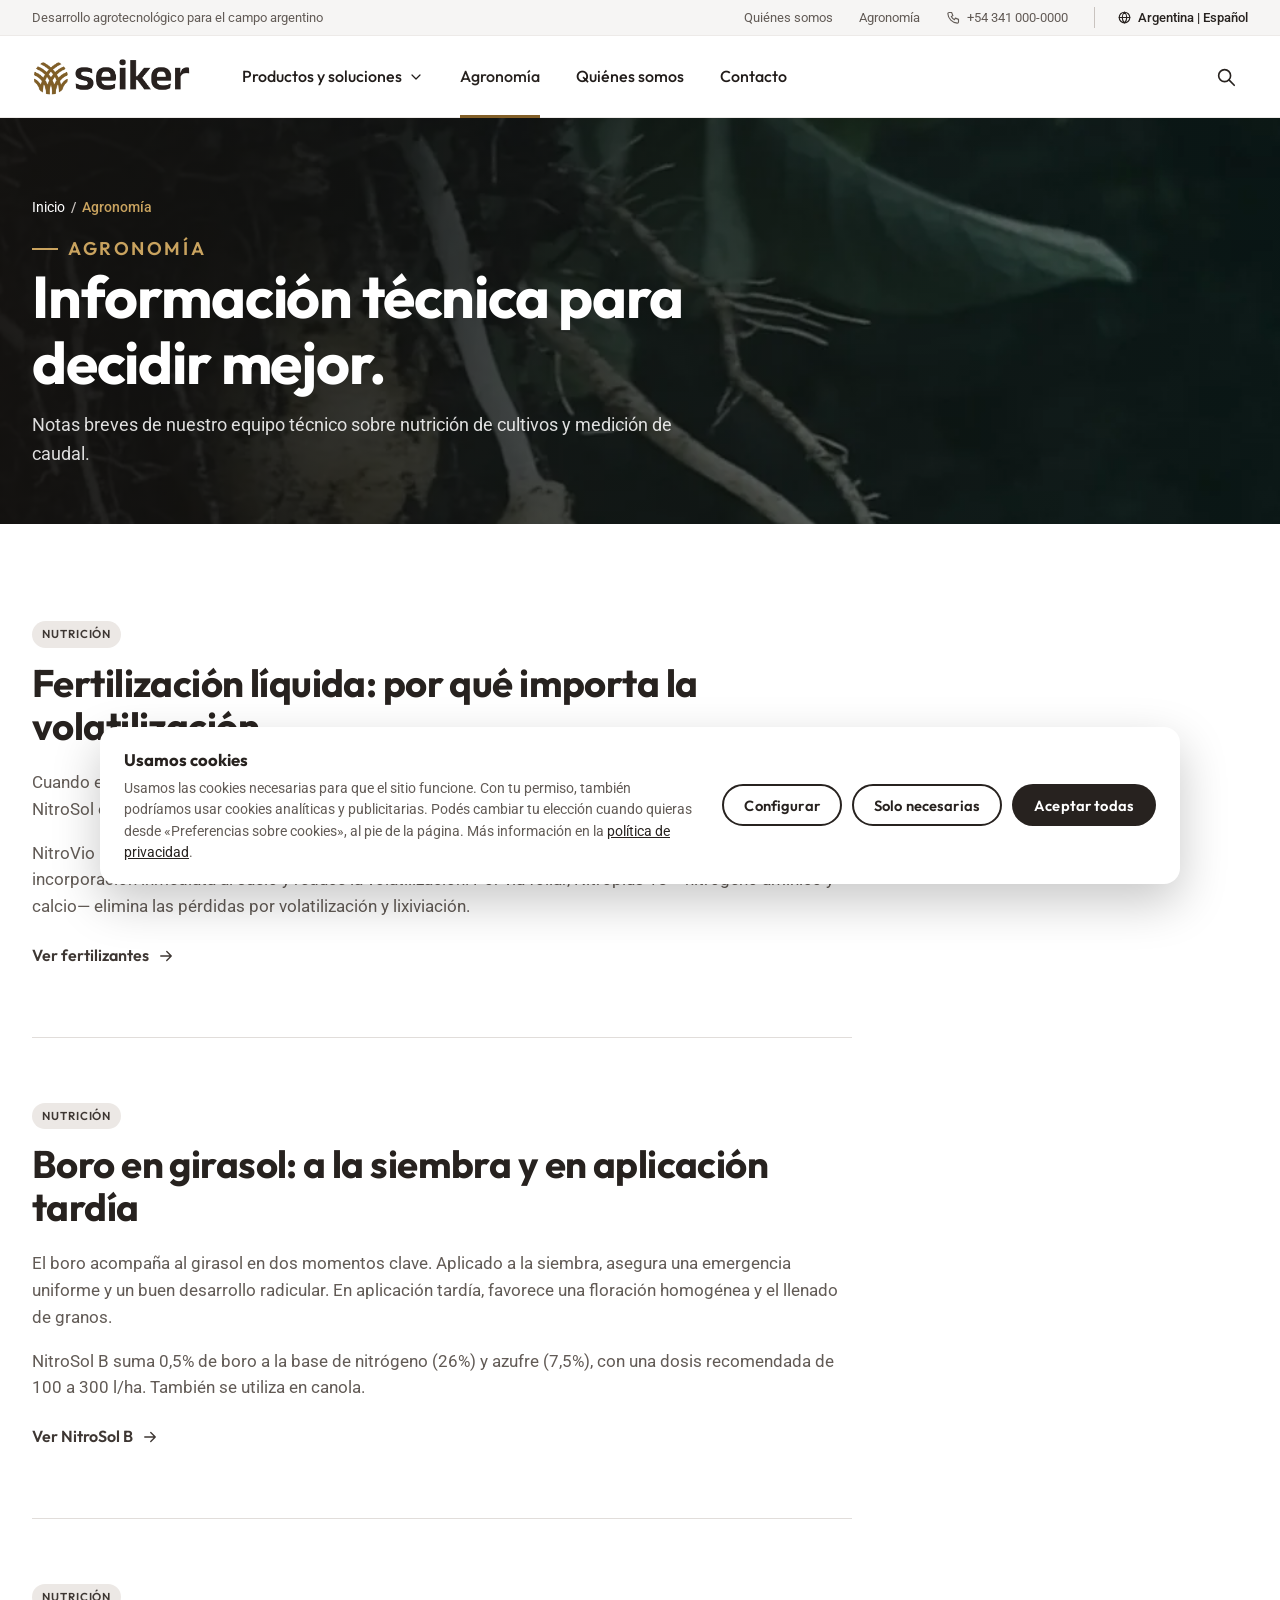
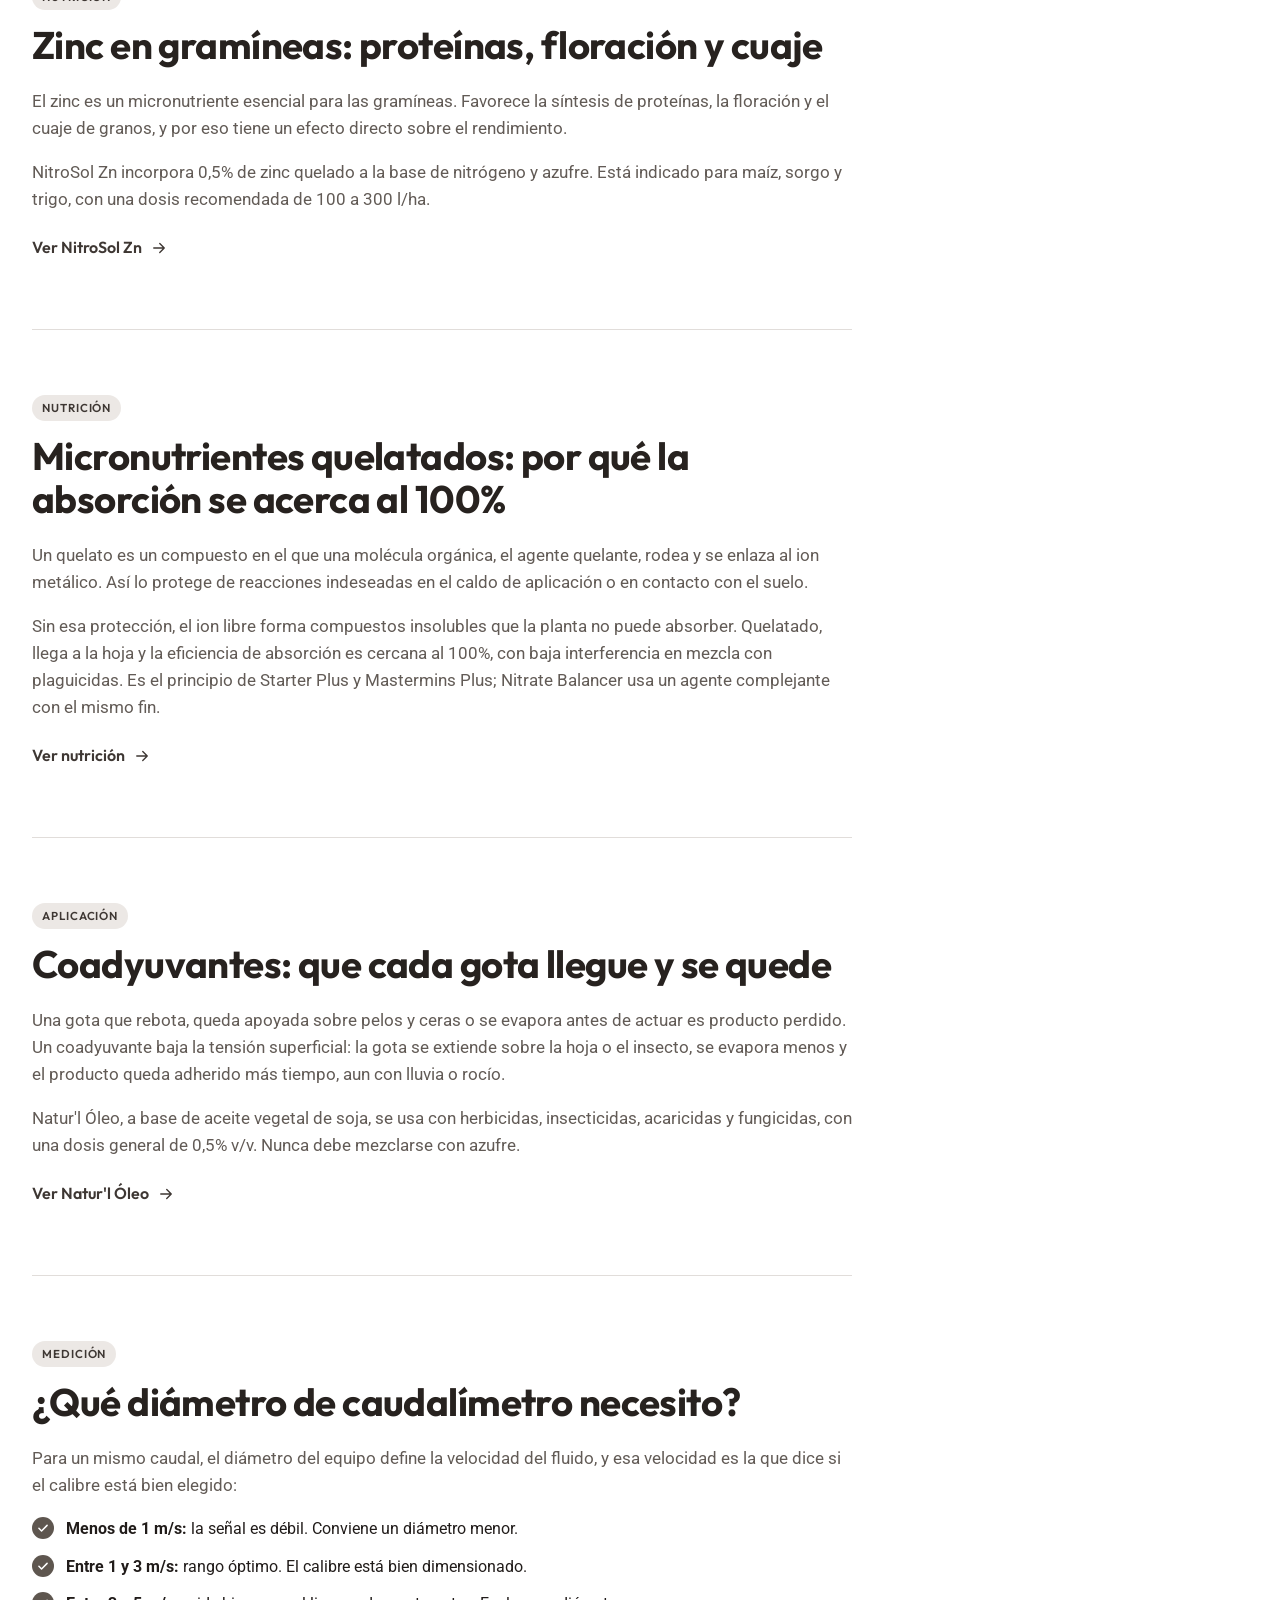
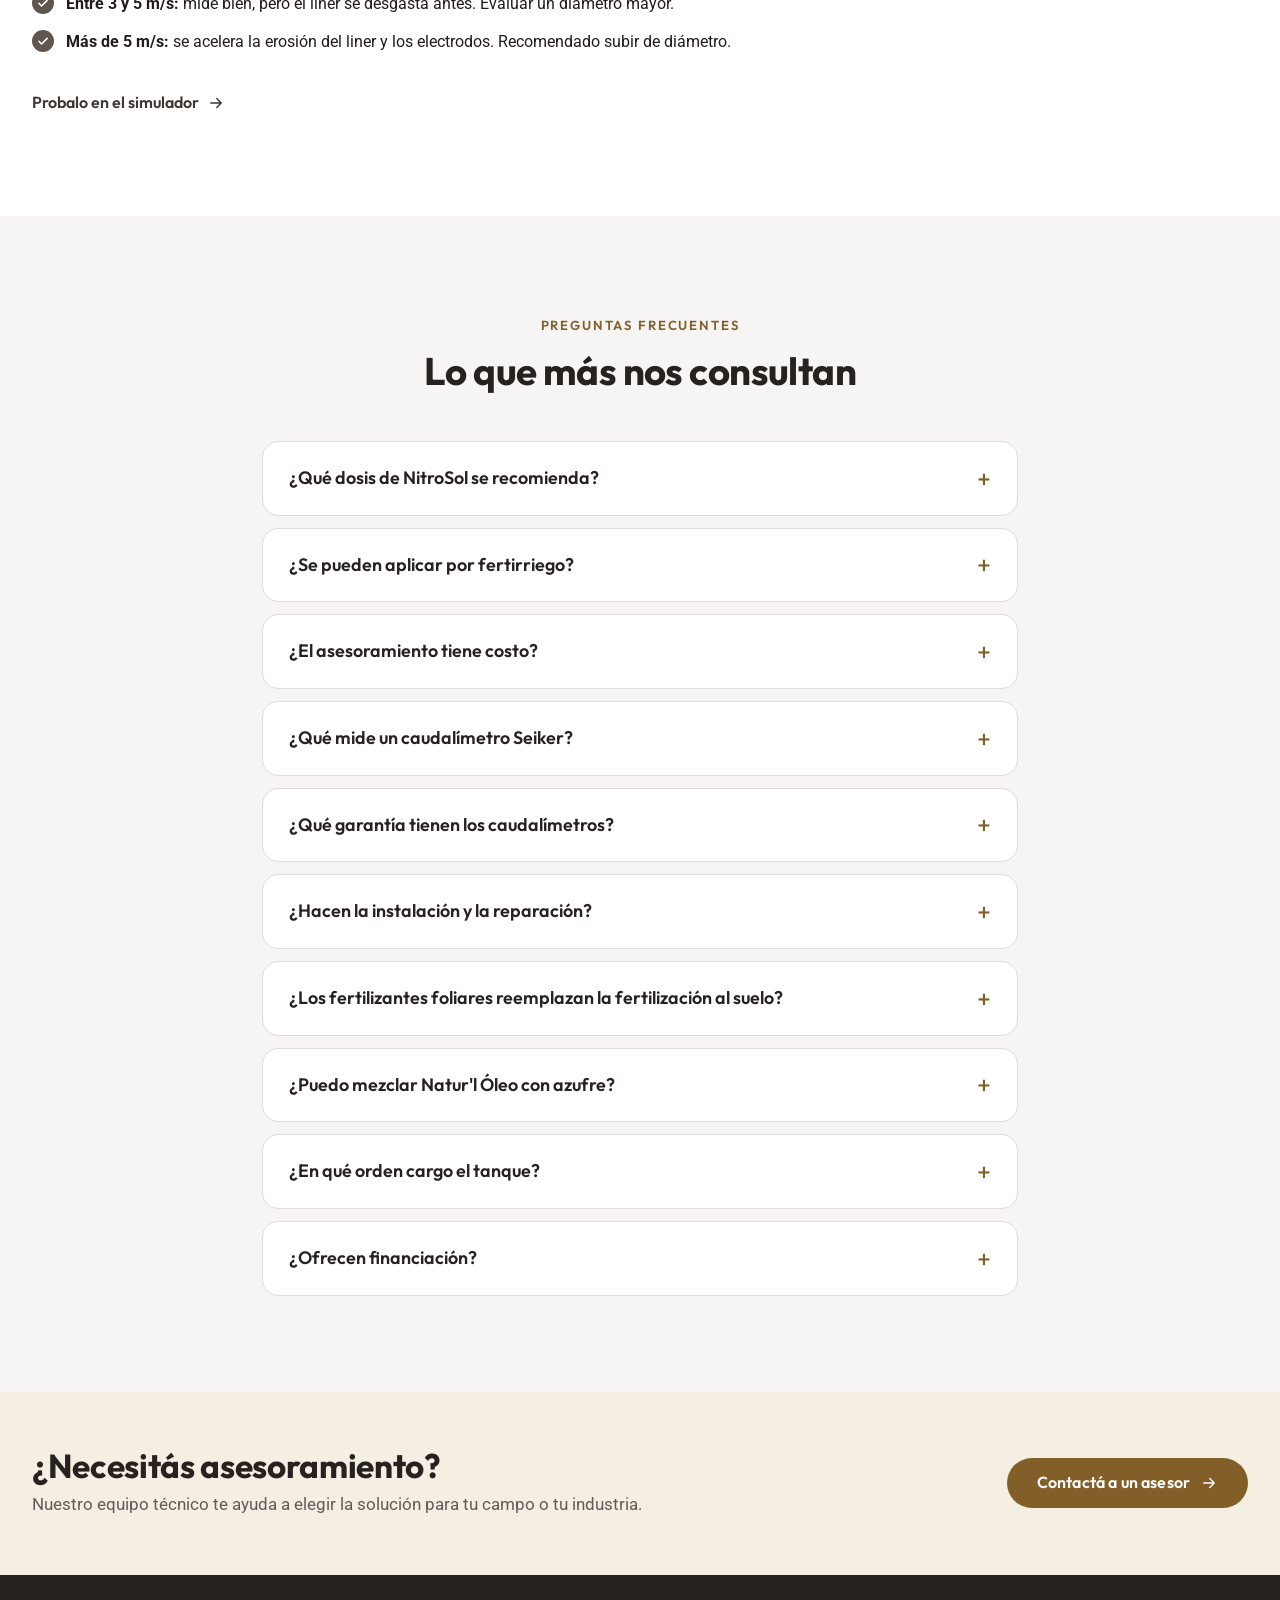
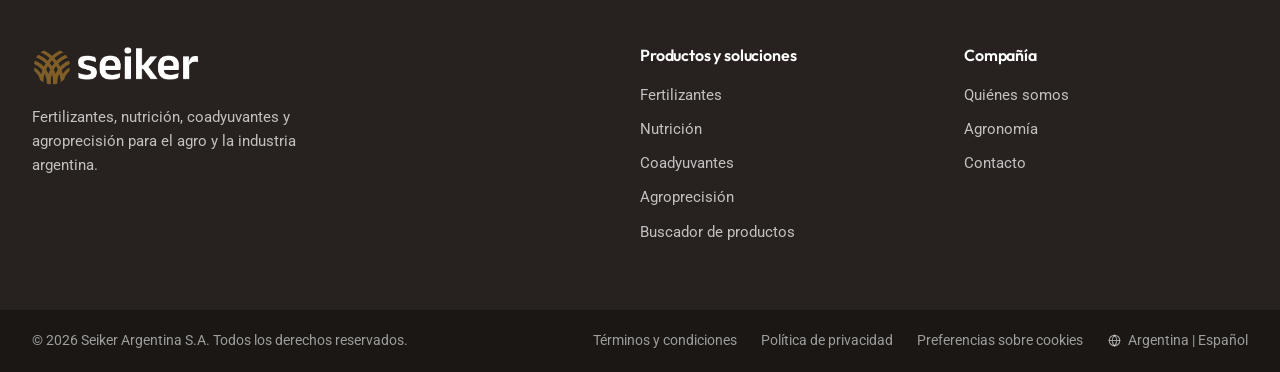
==== nueva-web/agronomia.html @ 3c991a5f "A4: fotos variadas en lugar de repetir la del camino al atardecer Con las fotos que ya estaban (asse" ====
<!DOCTYPE html>
<html lang="es">
<head>
<meta charset="UTF-8" />
<meta name="viewport" content="width=device-width, initial-scale=1.0" />
<title>Agronomía: notas técnicas y preguntas frecuentes | Seiker</title>
<meta name="description" content="Notas técnicas sobre fertilización líquida, micronutrientes quelatados, coadyuvantes, boro en girasol, zinc en gramíneas y cómo elegir el diámetro de un caudalímetro. Preguntas frecuentes." />
<meta name="theme-color" content="#27221f" />
<link rel="icon" type="image/png" href="assets/img/favicon.png" />
<link rel="apple-touch-icon" href="assets/img/apple-touch-icon.png" />
<meta property="og:type" content="website" />
<meta property="og:locale" content="es_AR" />
<meta property="og:site_name" content="Seiker" />
<meta property="og:title" content="Agronomía: notas técnicas y preguntas frecuentes | Seiker" />
<meta property="og:description" content="Notas técnicas sobre fertilización líquida, micronutrientes quelatados, coadyuvantes, boro en girasol, zinc en gramíneas y cómo elegir el diámetro de un caudalímetro. Preguntas frecuentes." />
<meta property="og:image" content="assets/img/campo.webp" />
<link rel="preconnect" href="https://fonts.googleapis.com" />
<link rel="preconnect" href="https://fonts.gstatic.com" crossorigin />
<link href="https://fonts.googleapis.com/css2?family=Outfit:wght@400;500;600;700;800&family=Roboto:wght@400;500;700&family=IBM+Plex+Mono:wght@500;600&display=swap" rel="stylesheet" />
<link rel="stylesheet" href="assets/css/estilos.css?v=20261127a" />
</head>
<body data-page="agronomia">

<header id="site-header">
  <noscript><p style="padding:16px"><a href="index.html">Inicio</a> · <a href="productos.html">Productos</a> · <a href="fertilizantes.html">Fertilizantes</a> · <a href="caudalimetros.html">Agroprecisión</a> · <a href="contacto.html">Contacto</a></p></noscript>
</header>

<main id="contenido">
  <section class="banner">
    <img src="assets/img/lineas/papa.webp" width="982" height="1020" alt="" />
    <div class="wrap">
      <nav class="crumbs" aria-label="Ruta"><ol><li><a href="index.html">Inicio</a></li><li aria-current="page">Agronomía</li></ol></nav>
      <p class="eyebrow">Agronomía</p>
      <h1 class="h1">Información técnica para decidir mejor.</h1>
      <p>Notas breves de nuestro equipo técnico sobre nutrición de cultivos y medición de caudal.</p>
    </div>
  </section>

  <section class="sec">
    <div class="wrap">

      <article class="art rv" id="fertilizacion-liquida">
        <span class="tag">Nutrición</span>
        <h2 class="h2" style="margin-top:14px">Fertilización líquida: por qué importa la volatilización</h2>
        <p>Cuando el nitrógeno se volatiliza, una parte de lo que se aplicó se pierde antes de llegar al cultivo. La línea NitroSol está formulada para minimizar esa pérdida y dejar los nutrientes disponibles de inmediato.</p>
        <p>NitroVio O+ combina nutrientes orgánicos y sales convencionales: su bajo tamaño molecular permite una incorporación inmediata al suelo y reduce la volatilización. Por vía foliar, Nitroplus 18 —nitrógeno amínico y calcio— elimina las pérdidas por volatilización y lixiviación.</p>
        <a class="lnk" href="fertilizantes.html">Ver fertilizantes <i data-ico="flecha"></i></a>
      </article>

      <article class="art rv" id="boro-girasol">
        <span class="tag">Nutrición</span>
        <h2 class="h2" style="margin-top:14px">Boro en girasol: a la siembra y en aplicación tardía</h2>
        <p>El boro acompaña al girasol en dos momentos clave. Aplicado a la siembra, asegura una emergencia uniforme y un buen desarrollo radicular. En aplicación tardía, favorece una floración homogénea y el llenado de granos.</p>
        <p>NitroSol B suma 0,5% de boro a la base de nitrógeno (26%) y azufre (7,5%), con una dosis recomendada de 100 a 300 l/ha. También se utiliza en canola.</p>
        <a class="lnk" href="producto.html?id=nitro-sol-b">Ver NitroSol B <i data-ico="flecha"></i></a>
      </article>

      <article class="art rv" id="zinc">
        <span class="tag">Nutrición</span>
        <h2 class="h2" style="margin-top:14px">Zinc en gramíneas: proteínas, floración y cuaje</h2>
        <p>El zinc es un micronutriente esencial para las gramíneas. Favorece la síntesis de proteínas, la floración y el cuaje de granos, y por eso tiene un efecto directo sobre el rendimiento.</p>
        <p>NitroSol Zn incorpora 0,5% de zinc quelado a la base de nitrógeno y azufre. Está indicado para maíz, sorgo y trigo, con una dosis recomendada de 100 a 300 l/ha.</p>
        <a class="lnk" href="producto.html?id=nitro-sol-zn">Ver NitroSol Zn <i data-ico="flecha"></i></a>
      </article>

      <article class="art rv" id="quelatos">
        <span class="tag">Nutrición</span>
        <h2 class="h2" style="margin-top:14px">Micronutrientes quelatados: por qué la absorción se acerca al 100%</h2>
        <p>Un quelato es un compuesto en el que una molécula orgánica, el agente quelante, rodea y se enlaza al ion metálico. Así lo protege de reacciones indeseadas en el caldo de aplicación o en contacto con el suelo.</p>
        <p>Sin esa protección, el ion libre forma compuestos insolubles que la planta no puede absorber. Quelatado, llega a la hoja y la eficiencia de absorción es cercana al 100%, con baja interferencia en mezcla con plaguicidas. Es el principio de Starter Plus y Mastermins Plus; Nitrate Balancer usa un agente complejante con el mismo fin.</p>
        <a class="lnk" href="linea.html?id=nutricion">Ver nutrición <i data-ico="flecha"></i></a>
      </article>

      <article class="art rv" id="coadyuvantes">
        <span class="tag">Aplicación</span>
        <h2 class="h2" style="margin-top:14px">Coadyuvantes: que cada gota llegue y se quede</h2>
        <p>Una gota que rebota, queda apoyada sobre pelos y ceras o se evapora antes de actuar es producto perdido. Un coadyuvante baja la tensión superficial: la gota se extiende sobre la hoja o el insecto, se evapora menos y el producto queda adherido más tiempo, aun con lluvia o rocío.</p>
        <p>Natur'l Óleo, a base de aceite vegetal de soja, se usa con herbicidas, insecticidas, acaricidas y fungicidas, con una dosis general de 0,5% v/v. Nunca debe mezclarse con azufre.</p>
        <a class="lnk" href="producto.html?id=naturl-oleo">Ver Natur'l Óleo <i data-ico="flecha"></i></a>
      </article>

      <article class="art rv" id="calibre">
        <span class="tag">Medición</span>
        <h2 class="h2" style="margin-top:14px">¿Qué diámetro de caudalímetro necesito?</h2>
        <p>Para un mismo caudal, el diámetro del equipo define la velocidad del fluido, y esa velocidad es la que dice si el calibre está bien elegido:</p>
        <ul class="checks">
          <li><i data-ico="check"></i><span><b>Menos de 1 m/s:</b> la señal es débil. Conviene un diámetro menor.</span></li>
          <li><i data-ico="check"></i><span><b>Entre 1 y 3 m/s:</b> rango óptimo. El calibre está bien dimensionado.</span></li>
          <li><i data-ico="check"></i><span><b>Entre 3 y 5 m/s:</b> mide bien, pero el liner se desgasta antes. Evaluar un diámetro mayor.</span></li>
          <li><i data-ico="check"></i><span><b>Más de 5 m/s:</b> se acelera la erosión del liner y los electrodos. Recomendado subir de diámetro.</span></li>
        </ul>
        <a class="lnk" href="caudalimetros.html#como-funciona">Probalo en el simulador <i data-ico="flecha"></i></a>
      </article>

    </div>
  </section>

  <section class="sec sec--gris" id="preguntas">
    <div class="wrap narrow">
      <div class="sec-h sec-h--c rv">
        <p class="eyebrow">Preguntas frecuentes</p>
        <h2 class="h2">Lo que más nos consultan</h2>
      </div>
      <div class="faq rv">
        <details><summary>¿Qué dosis de NitroSol se recomienda?</summary>
          <div><p>Para NitroSol, NitroSol Zn y NitroSol B la dosis recomendada es de 100 a 300 l/ha según el cultivo. FozSol va de 90 a 180 l/ha en cereales y oleaginosas y de 60 a 120 l/ha en pasturas. Para NitroVio O+ la dosis se define según el cultivo, su estado y el análisis de suelo: consultanos y lo vemos con vos.</p></div></details>
        <details><summary>¿Se pueden aplicar por fertirriego?</summary>
          <div><p>NitroSol es apto para fertirriego y para aplicaciones motrices. Nitroplus 18 es de aplicación foliar. Para el resto de la línea, consultá con nuestro equipo agronómico según tu sistema de aplicación.</p></div></details>
        <details><summary>¿El asesoramiento tiene costo?</summary>
          <div><p>No. Nuestros ingenieros agrónomos y técnicos están disponibles todo el año sin costo adicional.</p></div></details>
        <details><summary>¿Qué mide un caudalímetro Seiker?</summary>
          <div><p>Caudal, conductividad, nivel y presión, con transmisión remota de datos. Incluye data logger con tarjeta SD, comunicación GPRS / RS485 y software de análisis.</p></div></details>
        <details><summary>¿Qué garantía tienen los caudalímetros?</summary>
          <div><p>Todos los caudalímetros Seiker tienen garantía de 5 años y grado de protección IP68.</p></div></details>
        <details><summary>¿Hacen la instalación y la reparación?</summary>
          <div><p>Sí. Vendemos, instalamos, ponemos en marcha y configuramos el equipo en el lugar de trabajo. También hacemos mantenimiento preventivo y correctivo, reparación de módulo electrónico, cambio de sensores y recalibración.</p></div></details>
        <details><summary>¿Los fertilizantes foliares reemplazan la fertilización al suelo?</summary>
          <div><p>No. Starter Plus, Mastermins Plus y Harvest More complementan la fertilización de base al suelo; no la reemplazan.</p></div></details>
        <details><summary>¿Puedo mezclar Natur'l Óleo con azufre?</summary>
          <div><p>No. La mezcla daña gravemente el tejido vegetal y provoca caída de hojas, flores y frutos. Solo pueden usarse en la misma temporada durante la dormancia, con un mes de intervalo entre ambos productos.</p></div></details>
        <details><summary>¿En qué orden cargo el tanque?</summary>
          <div><p>Para Starter Plus y Mastermins Plus: primero agua, después el fertilizante y por último los agroquímicos junto con Natur'l Óleo. Antes de mezclar productos, hacé siempre una prueba de compatibilidad a pequeña escala.</p></div></details>
        <details><summary>¿Ofrecen financiación?</summary>
          <div><p>Sí, con planes en pesos y dólares ajustados a los ciclos de producción agrícola.</p></div></details>
      </div>
    </div>
  </section>
</main>

<footer id="site-footer"></footer>

<!-- Scripts clásicos con defer, en orden de dependencia. Sin módulos ES:
     así el sitio funciona abriendo el archivo directo o desde cualquier hosting. -->
<script defer src="assets/js/config.js?v=20261127a"></script>
<script defer src="assets/js/catalogo.js?v=20261127a"></script>
<script defer src="assets/js/ilustraciones.js?v=20261127a"></script>
<script defer src="assets/js/sitio.js?v=20261127a"></script>
</body>
</html>
---- nueva-web/assets/css/estilos.css ----
:root {
  /* Paleta 13 · Antracita Cálido. Para cambiar de paleta alcanza con
     tocar este bloque: el resto del sitio usa solo estas variables. */
  --prim: #27221f;          /* color principal (títulos, botones, bandas) */
  --prim-2: #3e3733;        /* principal un tono más claro (hover, degradés) */
  --prim-3: #3e3733;
  --prim-claro: #ece8e5;    /* fondo claro asociado al principal */
  --acento: #5e564f;
  --prim-rgb: 39, 34, 31;   /* el principal en r, g, b para transparencias */
  --velo-rgb: 20, 17, 15;   /* velo oscuro sobre fotos */
  --degrade-claro: #3e3733;
  --degrade-oscuro: #141110;
  --pie-oscuro: #1a1714;
  --dorado: #825f28;
  --dorado-2: #a8823f;
  --dorado-3: #c9a35f;
  --dorado-claro: #f5eee2;

  /* Colores de las marcas de producto (NitroSol, FozSol, NitroVio O+, FozVio O+) */
  --mk-nitro: #022260;      /* azul del logo de NitroSol */
  --mk-foz: #8b1a1a;        /* rojo oscuro */
  --mk-sol: #b4840a;        /* amarillo del logo de NitroSol */
  --mk-vio: #625a2b;        /* marrón verdoso: línea orgánica */

  --blanco: #ffffff;
  --gris-50: #f6f5f4;
  --gris-100: #edeae8;
  --gris-200: #e1ddda;
  --gris-300: #c9c3bf;
  --gris-500: #837c77;
  --gris-600: #625b56;
  --texto: #211c1a;
  --error: #b3261e;

  --f-tit: "Outfit", "Segoe UI", system-ui, sans-serif;
  --f-txt: "Roboto", "Segoe UI", system-ui, sans-serif;
  --f-mono: "IBM Plex Mono", ui-monospace, monospace;

  --r: 10px;
  --r-lg: 16px;
  --sombra: 0 1px 2px rgba(var(--prim-rgb), .06), 0 6px 20px rgba(var(--prim-rgb), .07);
  --sombra-lg: 0 18px 48px rgba(var(--prim-rgb), .16);

  --util-h: 36px;
  --hdr-h: 82px;
  --gutter: 32px;
  --max: 1280px;
  --ease: cubic-bezier(.22, .61, .36, 1);
}

/* ---------- Base ---------- */
*, *::before, *::after { box-sizing: border-box; }
html { -webkit-text-size-adjust: 100%; scroll-behavior: auto; }
html.no-scroll { overflow: hidden; }
body {
  margin: 0;
  font-family: var(--f-txt);
  font-size: 16px;
  line-height: 1.6;
  color: var(--texto);
  background: var(--blanco);
  -webkit-font-smoothing: antialiased;
  overflow-x: hidden;
}
img, svg { display: block; max-width: 100%; }
a { color: inherit; text-decoration: none; }
button { font: inherit; color: inherit; cursor: pointer; background: none; border: 0; padding: 0; }
input, select, textarea { font: inherit; color: inherit; }
h1, h2, h3, h4 { font-family: var(--f-tit); margin: 0; line-height: 1.12; letter-spacing: -.01em; color: var(--prim); }
p { margin: 0 0 1em; }
ul, ol { margin: 0; padding: 0; list-style: none; }
:focus-visible { outline: 3px solid var(--dorado-3); outline-offset: 2px; border-radius: 4px; }
[hidden] { display: none !important; }

.wrap { width: 100%; max-width: var(--max); margin: 0 auto; padding: 0 var(--gutter); }
.narrow { max-width: 820px; }
.txt-c { text-align: center; }
.sr-only { position: absolute; width: 1px; height: 1px; overflow: hidden; clip: rect(0 0 0 0); white-space: nowrap; }

.skip {
  position: fixed; left: 16px; top: -60px; z-index: 300;
  background: var(--prim); color: #fff; padding: 10px 16px; border-radius: var(--r);
  transition: top .2s;
}
.skip:focus { top: 12px; }

/* ---------- Tipografía ---------- */
.h1 { font-size: clamp(2.3rem, 4.6vw, 3.9rem); font-weight: 700; letter-spacing: -.02em; }
.h2 { font-size: clamp(1.85rem, 3vw, 2.7rem); font-weight: 700; letter-spacing: -.015em; margin-bottom: .55em; }
.h3 { font-size: clamp(1.3rem, 2vw, 1.6rem); font-weight: 600; }
.h4 { font-size: 1.05rem; font-weight: 600; margin: 0 0 12px; }
.lead { font-size: clamp(1.05rem, 1.4vw, 1.2rem); line-height: 1.6; color: var(--gris-600); }
.eyebrow {
  display: inline-flex; align-items: center; gap: 10px;
  font-family: var(--f-tit); font-size: .82rem; font-weight: 600;
  letter-spacing: .14em; text-transform: uppercase; color: var(--dorado);
  margin: 0 0 14px;
}
.eyebrow::before { content: ""; width: 26px; height: 2px; background: currentColor; }
.tag {
  display: inline-block; font-family: var(--f-tit); font-size: .72rem; font-weight: 600;
  letter-spacing: .08em; text-transform: uppercase;
  color: var(--prim-3); background: var(--prim-claro);
  padding: 4px 10px; border-radius: 40px;
}

/* ---------- Íconos ---------- */
.ico { width: 20px; height: 20px; fill: none; stroke: currentColor; stroke-width: 1.8; stroke-linecap: round; stroke-linejoin: round; flex: none; }

/* ---------- Botones y enlaces ---------- */
.btn {
  display: inline-flex; align-items: center; justify-content: center; gap: 10px;
  min-height: 50px; padding: 0 28px;
  font-family: var(--f-tit); font-size: 1rem; font-weight: 600; letter-spacing: .01em;
  border-radius: 40px; border: 2px solid transparent;
  transition: background .25s var(--ease), color .25s var(--ease), border-color .25s var(--ease), transform .25s var(--ease);
  white-space: nowrap;
}
.btn .ico { width: 18px; height: 18px; transition: transform .25s var(--ease); }
.btn:hover .ico { transform: translateX(4px); }
.btn--sm { min-height: 42px; padding: 0 20px; font-size: .92rem; }
.btn--pri { background: var(--prim); color: #fff; }
.btn--pri:hover { background: var(--prim-3); }
.btn--gold { background: var(--dorado); color: #fff; }
.btn--gold:hover { background: var(--dorado-2); }
.btn--line { border-color: var(--prim); color: var(--prim); }
.btn--line:hover { background: var(--prim); color: #fff; }
.btn--light { background: #fff; color: var(--prim); }
.btn--light:hover { background: var(--dorado-claro); }
.btn--ghost-light { border-color: rgba(255, 255, 255, .7); color: #fff; }
.btn--ghost-light:hover { background: #fff; color: var(--prim); border-color: #fff; }
.btns { display: flex; flex-wrap: wrap; gap: 14px; }

.lnk {
  display: inline-flex; align-items: center; gap: 8px;
  font-family: var(--f-tit); font-weight: 600; color: var(--prim-3);
  border-bottom: 2px solid transparent; padding-bottom: 2px;
  transition: border-color .2s, color .2s;
}
.lnk .ico { width: 18px; height: 18px; transition: transform .25s var(--ease); }
.lnk:hover { border-color: currentColor; }
.lnk:hover .ico, a:hover > .lnk .ico, a:hover .lnk .ico { transform: translateX(4px); }
.lnk--light { color: #fff; }

.ib {
  display: inline-grid; place-items: center; width: 44px; height: 44px; border-radius: 50%;
  color: var(--prim); transition: background .2s;
}
.ib:hover { background: var(--gris-100); }
.ib .ico { width: 22px; height: 22px; }
.ib--round { border: 1.5px solid var(--gris-300); background: #fff; }
.ib--round:hover { border-color: var(--prim); background: var(--prim); color: #fff; }
.ib:disabled { opacity: .35; pointer-events: none; }

/* ============================================================
   ENCABEZADO
   La barra superior se va con el scroll (top negativo) y el
   menú principal queda fijo: sin saltos ni JS de por medio.
   ============================================================ */
#site-header {
  position: sticky; top: calc(var(--util-h) * -1); z-index: 100;
  min-height: calc(var(--util-h) + var(--hdr-h));
  background: #fff;
}
.util { height: var(--util-h); background: var(--gris-50); border-bottom: 1px solid var(--gris-100); font-size: .82rem; color: var(--gris-600); }
.util-in { height: 100%; display: flex; align-items: center; justify-content: space-between; gap: 24px; }
.util-r { display: flex; align-items: center; gap: 26px; }
.util-r a, .util-pais { display: inline-flex; align-items: center; gap: 6px; transition: color .2s; }
.util-r a:hover { color: var(--prim); }
.util .ico { width: 15px; height: 15px; }
.util-pais { padding-left: 22px; border-left: 1px solid var(--gris-300); color: var(--prim); font-weight: 500; }

.hdr { position: relative; height: var(--hdr-h); background: #fff; border-bottom: 1px solid var(--gris-100); transition: box-shadow .3s; }
#site-header.is-scrolled .hdr { box-shadow: 0 6px 24px rgba(var(--prim-rgb), .08); }
.hdr-in { height: 100%; display: flex; align-items: center; gap: 36px; }
.logo { flex: none; }
.logo img { height: 36px; width: auto; }

.menu { flex: 1; height: 100%; }
.menu > ul { display: flex; height: 100%; gap: 4px; }
.m-item { display: flex; align-items: stretch; }
.m-link {
  position: relative; display: inline-flex; align-items: center; gap: 6px;
  padding: 0 16px; font-family: var(--f-tit); font-size: 1rem; font-weight: 500; color: var(--texto);
  white-space: nowrap; transition: color .2s;
}
.m-link::after {
  content: ""; position: absolute; left: 16px; right: 16px; bottom: -1px; height: 3px;
  background: var(--dorado); transform: scaleX(0); transform-origin: left; transition: transform .3s var(--ease);
}
.m-link:hover, .m-item.on > .m-link, .m-item.open > .m-link { color: var(--prim); }
.m-item.on > .m-link::after, .m-item.open > .m-link::after, .m-link:hover::after { transform: scaleX(1); }
.chev { width: 16px; height: 16px; transition: transform .25s; }
.m-item.open .chev { transform: rotate(180deg); }

.hdr-tools { display: flex; align-items: center; gap: 8px; margin-left: auto; }
.burger { display: none; }

/* Megamenú */
.mega {
  position: absolute; left: 0; right: 0; top: 100%;
  background: #fff; border-top: 1px solid var(--gris-100);
  box-shadow: 0 24px 48px rgba(var(--prim-rgb), .14);
  opacity: 0; visibility: hidden; transform: translateY(-8px);
  transition: opacity .22s var(--ease), transform .22s var(--ease), visibility 0s .22s;
}
.m-item.open .mega { opacity: 1; visibility: visible; transform: none; transition-delay: 0s; }
.mega-in { display: grid; grid-template-columns: 1fr 280px; gap: 44px; padding-top: 36px; padding-bottom: 40px; }
.mega-main { display: flex; flex-direction: column; gap: 28px; min-width: 0; }
.mega-cols { display: grid; grid-template-columns: repeat(auto-fit, minmax(170px, 1fr)); gap: 28px; }
.mega-serv { display: flex; flex-wrap: wrap; align-items: center; gap: 10px 26px; padding-top: 18px; border-top: 1px solid var(--gris-100); font-size: .92rem; }
.mega-serv span { font-family: var(--f-tit); font-size: .75rem; font-weight: 600; letter-spacing: .14em; text-transform: uppercase; color: var(--dorado); }
.mega-serv a { color: var(--prim-3); font-weight: 500; }
.mega-serv a:hover { text-decoration: underline; text-underline-offset: 3px; }
.mega-h {
  display: flex; align-items: center; gap: 8px; margin-bottom: 10px; padding-bottom: 12px; min-height: 3.4em;
  border-bottom: 2px solid var(--gris-100);
  font-family: var(--f-tit); font-size: 1.08rem; font-weight: 700; color: var(--prim);
}
a.mega-h:hover { color: var(--prim-3); border-color: var(--dorado); }
.mega-h .ico { width: 18px; height: 18px; color: var(--dorado); transition: transform .2s; }
a.mega-h:hover .ico { transform: translateX(4px); }
.mega-col li a { display: block; padding: 6px 0; line-height: 1.3; }
.mega-col li b { display: block; font-weight: 500; color: var(--texto); transition: color .2s; }
.mega-col li a > span { font-size: .85rem; color: var(--gris-500); }
.mega-col li a:hover b { color: var(--prim-3); text-decoration: underline; text-underline-offset: 3px; }
.mega-promo { position: relative; display: block; border-radius: var(--r-lg); overflow: hidden; min-height: 260px; color: #fff; }
.mega-promo img { position: absolute; inset: 0; width: 100%; height: 100%; object-fit: cover; transition: transform .6s var(--ease); }
.mega-promo:hover img { transform: scale(1.05); }
.mega-promo::after { content: ""; position: absolute; inset: 0; background: linear-gradient(180deg, rgba(var(--prim-rgb), .1) 20%, rgba(var(--prim-rgb), .92)); }
.mega-promo-t { position: absolute; left: 22px; right: 22px; bottom: 22px; z-index: 1; font-family: var(--f-tit); font-size: 1.25rem; font-weight: 600; line-height: 1.25; }
.mega-promo-t small { display: block; font-size: .75rem; letter-spacing: .14em; text-transform: uppercase; color: var(--dorado-3); margin-bottom: 6px; }
.mega-promo-t .lnk { margin-top: 14px; font-size: .95rem; }

/* ============================================================
   SUPERPUESTOS: menú móvil y búsqueda
   ============================================================ */
.ov {
  position: fixed; inset: 0; z-index: 200;
  background: rgba(var(--velo-rgb), .55); backdrop-filter: blur(3px);
  opacity: 0; visibility: hidden; transition: opacity .3s, visibility 0s .3s;
}
.ov.open { opacity: 1; visibility: visible; transition-delay: 0s; }

.mn {
  position: absolute; top: 0; right: 0; bottom: 0; width: min(420px, 100%);
  background: #fff; overflow-y: auto; padding: 0 24px 32px;
  transform: translateX(100%); transition: transform .35s var(--ease);
}
.ov.open .mn { transform: none; }
.mn-top { display: flex; align-items: center; justify-content: space-between; height: 72px; border-bottom: 1px solid var(--gris-100); margin: 0 -24px 20px; padding: 0 16px 0 24px; }
.mn-top img { height: 30px; width: auto; }
.mn-cta { width: 100%; margin-bottom: 24px; }
.mn-cta .ico { width: 18px; height: 18px; }
.mn-h { font-family: var(--f-tit); font-size: .75rem; font-weight: 600; letter-spacing: .14em; text-transform: uppercase; color: var(--dorado); margin: 0 0 4px; }
.mn-row {
  display: flex; align-items: center; justify-content: space-between; width: 100%;
  padding: 16px 0; border-bottom: 1px solid var(--gris-100);
  font-family: var(--f-tit); font-size: 1.15rem; font-weight: 600; color: var(--prim); text-align: left;
}
.mn-row[aria-expanded="true"] .chev { transform: rotate(180deg); }
.mn-sub { display: none; padding: 8px 0 14px 14px; border-bottom: 1px solid var(--gris-100); }
.mn-sub.open { display: block; }
.mn-sub a { display: block; padding: 9px 0; color: var(--gris-600); }
.mn-sub a.mn-all { color: var(--prim-3); font-weight: 600; }
.mn-foot { margin-top: 28px; font-size: .92rem; color: var(--gris-600); }
.mn-foot p { display: flex; align-items: center; gap: 10px; margin-bottom: 10px; }
.mn-foot .ico { width: 18px; height: 18px; color: var(--dorado); }

.sch { background: #fff; padding: 28px 0 32px; transform: translateY(-24px); transition: transform .3s var(--ease); box-shadow: var(--sombra-lg); max-height: 100vh; overflow-y: auto; }
.ov.open .sch { transform: none; }
.sch-bar { display: flex; align-items: center; gap: 14px; border-bottom: 2px solid var(--prim); padding-bottom: 10px; }
.sch-bar > .ico { width: 26px; height: 26px; color: var(--prim); }
.sch-bar input { flex: 1; min-width: 0; border: 0; outline: 0; background: none; font-family: var(--f-tit); font-size: clamp(1.15rem, 2.2vw, 1.6rem); padding: 8px 0; }
.sch-bar input::-webkit-search-cancel-button { display: none; }
.sch-res { padding-top: 18px; }
.sch-hint { font-size: .8rem; letter-spacing: .1em; text-transform: uppercase; color: var(--gris-500); margin-bottom: 12px; }
.sch-empty { color: var(--gris-600); }
.sch-empty a { color: var(--prim-3); text-decoration: underline; }
.sch-it { display: grid; grid-template-columns: 96px 1fr; gap: 4px 18px; padding: 14px 12px; border-radius: var(--r); transition: background .15s; }
.sch-it .tag { grid-row: span 2; align-self: start; text-align: center; }
.sch-it b { font-family: var(--f-tit); font-weight: 600; color: var(--prim); }
.sch-it i { font-style: normal; font-size: .9rem; color: var(--gris-600); }
.sch-it mark { background: var(--dorado-claro); color: var(--dorado); padding: 0 2px; border-radius: 2px; }
.sch-it:hover, .sch-it.sel { background: var(--gris-50); }
.sch-chips, .chips { display: flex; flex-wrap: wrap; gap: 10px; }
.chip {
  display: inline-flex; align-items: center; gap: 8px; padding: 8px 16px; border-radius: 40px;
  border: 1.5px solid var(--gris-200); background: #fff; font-size: .92rem; font-weight: 500; color: var(--prim);
  transition: border-color .2s, background .2s;
}
a.chip:hover, button.chip:hover { border-color: var(--prim); background: var(--prim-claro); }
.chip .ico { width: 16px; height: 16px; color: var(--acento); }
.chip--x { background: var(--prim-claro); border-color: transparent; padding-right: 12px; }
.chip--x .ico { color: var(--prim); }
.chip-clear { font-size: .9rem; font-weight: 500; color: var(--prim-3); text-decoration: underline; text-underline-offset: 3px; }

/* ============================================================
   HERO (inicio) — carrusel a pantalla completa
   ============================================================ */
.hero { position: relative; height: clamp(540px, 80vh, 740px); overflow: hidden; background: var(--prim); color: #fff; --dur: 7s; }
.hs { position: absolute; inset: 0; opacity: 0; visibility: hidden; transition: opacity .9s var(--ease), visibility 0s .9s; }
.hs.on { opacity: 1; visibility: visible; transition-delay: 0s; z-index: 1; }
.hs-bg { position: absolute; inset: 0; width: 100%; height: 100%; object-fit: cover; transform: scale(1.06); transition: transform 8s linear; }
.hs.on .hs-bg { transform: scale(1); }
.hs::before { content: ""; position: absolute; inset: 0; z-index: 1; background: linear-gradient(90deg, rgba(var(--velo-rgb), .9) 0%, rgba(var(--velo-rgb), .62) 42%, rgba(var(--velo-rgb), .08) 78%); }
.hs--prim { background: radial-gradient(120% 90% at 85% 40%, var(--degrade-claro) 0%, var(--prim) 55%, var(--degrade-oscuro) 100%); }
.hs--prim::before { background: none; }
.hs-bg--suave { opacity: .28; mix-blend-mode: luminosity; }
.hs-pat { position: absolute; inset: 0; opacity: .14; background-image: url("../img/isotipo.png"); background-repeat: no-repeat; background-size: 820px; background-position: 118% 40%; filter: grayscale(1) brightness(2.2); }
.hs-in { position: relative; z-index: 2; height: 100%; display: flex; align-items: center; }
.hs-txt { max-width: 640px; padding-bottom: 96px; }
.hs-txt .eyebrow { color: var(--dorado-3); }
.hs-txt h1, .hs-txt h2 { color: #fff; margin-bottom: 20px; }
.hs-txt p { font-size: clamp(1.05rem, 1.5vw, 1.25rem); color: rgba(255, 255, 255, .88); margin-bottom: 32px; max-width: 540px; }
.hs.on .hs-txt > * { animation: subir .9s var(--ease) both; }
.hs.on .hs-txt > *:nth-child(2) { animation-delay: .08s; }
.hs.on .hs-txt > *:nth-child(3) { animation-delay: .16s; }
.hs.on .hs-txt > *:nth-child(4) { animation-delay: .24s; }
@keyframes subir { from { opacity: 0; transform: translateY(22px); } to { opacity: 1; transform: none; } }

.hs-art { position: absolute; right: max(var(--gutter), calc((100vw - var(--max)) / 2 + var(--gutter))); top: 50%; z-index: 2; transform: translateY(-54%); display: flex; align-items: flex-end; }
.hs-art .pk { filter: drop-shadow(0 30px 40px rgba(0, 0, 0, .35)); }
.hs-art--bidones .pk { width: 210px; margin-left: -46px; }
.hs-art--bidones .pk:nth-child(2) { width: 250px; z-index: 2; position: relative; }
.hs-art--bidones .pk--foto { width: 230px; margin-left: -70px; }
.hs-art--bidones .pk--foto:nth-child(2) { width: 280px; }
.hs-art--cauda .pk { width: 470px; }
.hs.on .hs-art { animation: flotar 1.2s var(--ease) both .15s; }
@keyframes flotar { from { opacity: 0; transform: translateY(-44%); } to { opacity: 1; transform: translateY(-54%); } }

.hero-ctl { position: absolute; left: 0; right: 0; bottom: 92px; z-index: 5; }
.hero-ctl-in { display: flex; align-items: center; gap: 12px; }
.hero-dots { display: flex; gap: 10px; margin-right: 10px; }
.hero-dots button { width: 56px; height: 24px; display: grid; align-items: center; }
.hero-dots button span { display: block; height: 3px; border-radius: 3px; background: rgba(255, 255, 255, .35); overflow: hidden; position: relative; }
.hero-dots button span::after { content: ""; position: absolute; inset: 0; background: #fff; transform: scaleX(0); transform-origin: left; }
.hero-dots button.on span::after { animation: llenar var(--dur) linear forwards; }
.hero.paused .hero-dots button.on span::after { animation: none; transform: scaleX(1); }
@keyframes llenar { to { transform: scaleX(1); } }
.hero-ctl .ib { color: #fff; border: 1.5px solid rgba(255, 255, 255, .45); width: 40px; height: 40px; }
.hero-ctl .ib:hover { background: rgba(255, 255, 255, .15); }
.hero-ctl .ib .ico { width: 18px; height: 18px; }

/* Accesos rápidos que montan sobre el hero */
.quick { position: relative; z-index: 6; margin-top: -60px; }
.quick-in { display: grid; grid-template-columns: repeat(4, 1fr); background: #fff; border-radius: var(--r-lg); box-shadow: var(--sombra-lg); overflow: hidden; }
.qk { display: flex; align-items: center; gap: 16px; padding: 26px 24px; position: relative; transition: background .2s; }
.qk + .qk::before { content: ""; position: absolute; left: 0; top: 22px; bottom: 22px; width: 1px; background: var(--gris-200); }
.qk:hover { background: var(--gris-50); }
.qk-i { width: 50px; height: 50px; flex: none; border-radius: 50%; display: grid; place-items: center; background: var(--prim-claro); color: var(--prim); transition: background .2s, color .2s; }
.qk:hover .qk-i { background: var(--prim); color: #fff; }
.qk-i .ico { width: 24px; height: 24px; }
.qk b { display: block; font-family: var(--f-tit); font-size: 1.05rem; font-weight: 600; color: var(--prim); line-height: 1.25; }
.qk b + span { font-size: .87rem; color: var(--gris-500); line-height: 1.35; display: block; margin-top: 2px; }

/* ============================================================
   SECCIONES
   ============================================================ */
.sec { padding: 96px 0; }
.sec--gris { background: var(--gris-50); }
.sec--prim { background: var(--prim); color: rgba(255, 255, 255, .85); }
.sec--prim h2, .sec--prim h3 { color: #fff; }
.sec--prim .eyebrow { color: var(--dorado-3); }
.sec--prim .lead { color: rgba(255, 255, 255, .78); }
.sec-h { max-width: 760px; margin-bottom: 48px; }
.sec-h .lead { margin-bottom: 0; }
.sec-h--c { margin-left: auto; margin-right: auto; text-align: center; }
.sec-h--c .eyebrow::before { display: none; }
.sec-h--row { max-width: none; display: flex; align-items: flex-end; justify-content: space-between; gap: 24px; flex-wrap: wrap; }
.sec-h--row .h2 { margin-bottom: 0; }

/* Banda de título para páginas internas */
.banner { position: relative; min-height: 360px; display: flex; align-items: flex-end; color: #fff; background: var(--prim); overflow: hidden; }
.banner > img { position: absolute; inset: 0; width: 100%; height: 100%; object-fit: cover; }
.banner::before { content: ""; position: absolute; inset: 0; z-index: 1; background: linear-gradient(90deg, rgba(var(--velo-rgb), .9), rgba(var(--velo-rgb), .5) 60%, rgba(var(--velo-rgb), .2)); }
.banner--liso { min-height: 300px; background: radial-gradient(120% 120% at 90% 30%, var(--degrade-claro) 0%, var(--prim) 55%, var(--degrade-oscuro) 100%); }
.banner--liso::before { background: none; }
.banner .wrap { position: relative; z-index: 2; padding-top: 64px; padding-bottom: 56px; }
.banner h1 { color: #fff; max-width: 820px; margin-bottom: 14px; }
.banner p { max-width: 640px; font-size: 1.15rem; color: rgba(255, 255, 255, .86); margin: 0; }
.banner .eyebrow { color: var(--dorado-3); }
.banner-art { position: absolute; z-index: 2; right: max(var(--gutter), calc((100vw - var(--max)) / 2 + var(--gutter))); bottom: -10px; }
.banner-art .pk { width: 380px; filter: drop-shadow(0 24px 30px rgba(0, 0, 0, .35)); }
.banner-art--bidones { display: flex; align-items: flex-end; bottom: 24px; }
.banner-art--bidones .pk { width: 160px; margin-left: -36px; }
.banner-art--bidones .pk:nth-child(2) { width: 190px; position: relative; z-index: 2; }
.banner-art--bidones .pk--foto { width: 170px; margin-left: -54px; }
.banner-art--bidones .pk--foto:nth-child(2) { width: 200px; }

.crumbs { background: var(--gris-50); border-bottom: 1px solid var(--gris-100); font-size: .86rem; color: var(--gris-500); }
.crumbs ol { display: flex; flex-wrap: wrap; gap: 6px; padding: 14px 0; }
.crumbs li + li::before { content: "/"; margin-right: 6px; color: var(--gris-300); }
.crumbs a { color: var(--prim-3); }
.crumbs a:hover { text-decoration: underline; }
.crumbs [aria-current] { color: var(--texto); font-weight: 500; }
.banner .crumbs { background: none; border: 0; color: rgba(255, 255, 255, .7); }
.banner .crumbs a { color: #fff; }
.banner .crumbs [aria-current] { color: var(--dorado-3); }

/* Tarjetas de categoría con foto */
.cats { display: grid; grid-template-columns: repeat(2, 1fr); gap: 24px; }
.cat { position: relative; display: block; min-height: 480px; border-radius: var(--r-lg); overflow: hidden; color: #fff; background: var(--prim); isolation: isolate; }
.cat > img, .cat-art { position: absolute; inset: 0; width: 100%; height: 100%; object-fit: cover; transition: transform .8s var(--ease); z-index: -2; }
.cat-art { display: grid; place-items: start center; padding: 34px 40px 0; background: radial-gradient(90% 90% at 70% 30%, var(--degrade-claro), var(--prim) 60%, var(--degrade-oscuro)); }
.cat-art .pk { width: min(270px, 64%); filter: drop-shadow(0 24px 30px rgba(0, 0, 0, .35)); }
.cat::after { content: ""; position: absolute; inset: 0; z-index: -1; background: linear-gradient(180deg, rgba(var(--velo-rgb), 0) 30%, rgba(var(--velo-rgb), .92)); }
.cat:hover > img, .cat:hover .cat-art { transform: scale(1.04); }
.cat-b { position: absolute; left: 32px; right: 32px; bottom: 30px; }
.cat-b .tag { background: rgba(255, 255, 255, .16); color: #fff; margin-bottom: 12px; }
.cat-b h3 { color: #fff; font-size: clamp(1.5rem, 2.4vw, 2rem); font-weight: 700; margin-bottom: 8px; }
.cat-b p { color: rgba(255, 255, 255, .85); max-width: 480px; margin-bottom: 16px; }

/* Tarjetas de servicio con ícono */
.feats { display: grid; grid-template-columns: repeat(4, 1fr); gap: 24px; }
.feats--3 { grid-template-columns: repeat(3, 1fr); }
.feats--5 { grid-template-columns: repeat(5, 1fr); }
.feat { background: #fff; border: 1px solid var(--gris-100); border-radius: var(--r-lg); padding: 30px 26px; transition: box-shadow .3s, transform .3s var(--ease), border-color .3s; }
.sec--gris .feat { border-color: transparent; }
.feat:hover { box-shadow: var(--sombra); transform: translateY(-3px); }
.feat-i { width: 54px; height: 54px; border-radius: 14px; display: grid; place-items: center; background: var(--prim-claro); color: var(--prim); margin-bottom: 20px; }
.feat-i .ico { width: 26px; height: 26px; }
.feat h3 { font-size: 1.18rem; font-weight: 600; margin-bottom: 8px; }
.feat p { font-size: .95rem; color: var(--gris-600); margin: 0; }
.feat .lnk { margin-top: 14px; font-size: .95rem; }
a.feat { display: block; }
.sec--prim .feat { background: rgba(255, 255, 255, .05); border-color: rgba(255, 255, 255, .1); }
.sec--prim .feat p { color: rgba(255, 255, 255, .72); }
.sec--prim .feat-i { background: rgba(201, 163, 95, .16); color: var(--dorado-3); }

/* ---------- Tarjeta de producto ---------- */
.pgrid { display: grid; grid-template-columns: repeat(auto-fill, minmax(260px, 1fr)); gap: 24px; }
.pcard { background: #fff; border: 1px solid var(--gris-200); border-radius: var(--r-lg); overflow: hidden; transition: box-shadow .3s, transform .3s var(--ease), border-color .3s; }
.pcard:hover { box-shadow: var(--sombra-lg); transform: translateY(-4px); border-color: transparent; }
.pcard-a { display: flex; flex-direction: column; height: 100%; }
.pcard-img { aspect-ratio: 5 / 4; display: grid; place-items: center; background: linear-gradient(180deg, var(--gris-50), var(--gris-100)); padding: 22px; overflow: hidden; }
.pcard-img .pk, .pcard-img img { height: 100%; width: auto; max-width: 100%; object-fit: contain; transition: transform .5s var(--ease); }
.pcard-img .pk--cauda { width: 92%; height: auto; }
.pcard-img .pk--foto { height: 104%; filter: drop-shadow(0 10px 12px rgba(var(--prim-rgb), .16)); }
.pcard:hover .pcard-img .pk, .pcard:hover .pcard-img img { transform: scale(1.05); }
/* Logos de fertilizantes (van en lugar del envase) */
.pcard-img .pk--logo { width: 94%; height: auto; filter: none; }
.pd-img .pk--logo { width: 100%; height: auto; }
.logos { display: grid; grid-template-columns: repeat(2, minmax(0, 1fr)); gap: 8px 20px; align-items: center;
  background: #fff; border-radius: var(--r-lg, 20px); padding: 20px 24px; box-shadow: 0 30px 60px rgba(0, 0, 0, .35); }
.logos .pk--logo { width: 100%; height: auto; filter: none; margin: 0; }
.hs-art--logos .logos { width: 520px; }
.banner-art--logos { bottom: 50%; transform: translateY(50%); }
.banner-art--logos .logos { width: 440px; padding: 16px 20px; }
.pcard-b { flex: 1; display: flex; flex-direction: column; padding: 22px 22px 24px; }
.pcard-b .tag { align-self: flex-start; margin-bottom: 12px; }
.pcard-b h3 { font-size: 1.32rem; font-weight: 700; }
.pcard-sub { font-family: var(--f-tit); font-weight: 500; color: var(--dorado); margin: 4px 0 10px; }
.pcard-t { font-size: .93rem; color: var(--gris-600); display: -webkit-box; -webkit-line-clamp: 3; -webkit-box-orient: vertical; overflow: hidden; margin-bottom: 16px; }
.pcard-d { display: flex; gap: 8px; margin-bottom: 18px; flex-wrap: wrap; }
.pcard-d span { flex: 1 1 0; min-width: 64px; background: var(--gris-50); border-radius: 8px; padding: 8px 10px; font-size: .72rem; color: var(--gris-500); line-height: 1.25; }
.pcard-d b { display: block; font-family: var(--f-tit); font-size: .98rem; color: var(--prim); overflow-wrap: anywhere; }
.pcard-b .lnk { margin-top: auto; align-self: flex-start; }

/* Fila deslizable de tarjetas */
.fila-box { position: relative; }
.fila { display: grid; grid-auto-flow: column; grid-auto-columns: 300px; gap: 24px; overflow-x: auto; scroll-snap-type: x mandatory; scrollbar-width: none; padding: 6px 2px 24px; margin: -6px -2px 0; }
.fila::-webkit-scrollbar { display: none; }
.fila > * { scroll-snap-align: start; }
.fila-prev, .fila-next { position: absolute; top: 38%; z-index: 2; box-shadow: var(--sombra); }
.fila-prev { left: -22px; }
.fila-next { right: -22px; }
.sin-flechas .fila-prev, .sin-flechas .fila-next { display: none; }

/* Bloque 50/50 */
.split { display: grid; grid-template-columns: 1fr 1fr; gap: 72px; align-items: center; }
.split--inv .split-m { order: 2; }
.split-m { position: relative; border-radius: var(--r-lg); overflow: hidden; min-height: 460px; background: var(--gris-100); }
.split-m > img { position: absolute; inset: 0; width: 100%; height: 100%; object-fit: cover; }
.split-m--prim { display: grid; place-items: center; background: radial-gradient(90% 90% at 70% 30%, var(--degrade-claro), var(--prim) 60%, var(--degrade-oscuro)); padding: 40px; }
.split-m--prim .pk { width: min(440px, 92%); filter: drop-shadow(0 24px 30px rgba(0, 0, 0, .35)); }
.split-m .formula { position: absolute; left: 24px; bottom: 24px; background: rgba(255, 255, 255, .95); color: var(--prim); border-radius: var(--r); padding: 10px 16px; font-family: var(--f-mono); font-weight: 600; }
.split-t .lead { margin-bottom: 24px; }
.checks { margin: 0 0 30px; display: grid; gap: 12px; }
.checks li { display: flex; gap: 12px; align-items: flex-start; }
.checks .ico { width: 22px; height: 22px; color: #fff; background: var(--acento); border-radius: 50%; padding: 4px; margin-top: 1px; stroke-width: 2.6; }

/* Cifras */
.stats { display: grid; grid-template-columns: repeat(4, 1fr); }
.stat { padding: 8px 28px; border-left: 1px solid rgba(255, 255, 255, .16); }
.stat:first-child { border-left: 0; padding-left: 0; }
.stat-n { display: block; font-family: var(--f-tit); font-size: clamp(2.4rem, 4vw, 3.5rem); font-weight: 700; color: var(--dorado-3); line-height: 1.05; letter-spacing: -.02em; }
.stat-l { display: block; margin-top: 8px; color: rgba(255, 255, 255, .78); max-width: 220px; }

/* Notas técnicas */
.news { display: grid; grid-template-columns: repeat(3, 1fr); gap: 24px; }
.ncard { display: flex; flex-direction: column; background: #fff; border-radius: var(--r-lg); overflow: hidden; border: 1px solid var(--gris-100); transition: box-shadow .3s, transform .3s var(--ease); }
.ncard:hover { box-shadow: var(--sombra-lg); transform: translateY(-4px); }
.ncard-m { aspect-ratio: 16 / 9; overflow: hidden; background: var(--prim); position: relative; }
.ncard-m img { width: 100%; height: 100%; object-fit: cover; transition: transform .6s var(--ease); }
.ncard:hover .ncard-m img { transform: scale(1.05); }
.ncard-m--prim { display: grid; place-items: center; background: radial-gradient(90% 90% at 70% 30%, var(--degrade-claro), var(--prim) 60%, var(--degrade-oscuro)); }
.ncard-m--prim .pk { width: auto; height: 84%; }
.ncard-b { padding: 24px; display: flex; flex-direction: column; flex: 1; }
.ncard-b .tag { align-self: flex-start; margin-bottom: 12px; }
.ncard-b h3 { font-size: 1.25rem; font-weight: 600; margin-bottom: 10px; }
.ncard-b p { font-size: .94rem; color: var(--gris-600); }
.ncard-b .lnk { margin-top: auto; align-self: flex-start; }

/* ============================================================
   FICHA DE PRODUCTO
   ============================================================ */
.pd-hero { padding: 56px 0 72px; }
.pd-hero-in { display: grid; grid-template-columns: 1.05fr .95fr; gap: 64px; align-items: center; }
.pd-txt .tag { margin-bottom: 16px; }
.pd-txt h1 { font-size: clamp(2.4rem, 4.4vw, 3.6rem); font-weight: 700; letter-spacing: -.02em; }
.pd-sub { font-family: var(--f-tit); font-size: 1.3rem; font-weight: 500; color: var(--dorado); margin: 6px 0 18px; }
.pd-datos { display: grid; grid-template-columns: repeat(2, 1fr); gap: 0; margin: 26px 0 32px; border-top: 1px solid var(--gris-200); }
.pd-datos div { padding: 14px 16px 14px 0; border-bottom: 1px solid var(--gris-200); }
.pd-datos dt { font-size: .78rem; letter-spacing: .1em; text-transform: uppercase; color: var(--gris-500); }
.pd-datos dd { margin: 2px 0 0; font-family: var(--f-tit); font-weight: 600; color: var(--prim); }
.pd-img { border-radius: 24px; background: linear-gradient(180deg, var(--gris-50), var(--gris-100)); aspect-ratio: 1 / 1; display: grid; place-items: center; padding: 48px; position: relative; overflow: hidden; }
.pd-img::before { content: ""; position: absolute; width: 70%; aspect-ratio: 1; border-radius: 50%; background: radial-gradient(circle, rgba(201, 163, 95, .22), rgba(201, 163, 95, 0) 70%); }
.pd-img .pk, .pd-img img { position: relative; height: 92%; width: auto; max-width: 100%; object-fit: contain; }
.pd-img .pk--cauda { width: 100%; height: auto; }
.pd-img .pk--foto { height: 96%; filter: drop-shadow(0 22px 26px rgba(var(--prim-rgb), .2)); }

.pd-tabs { position: sticky; top: var(--hdr-h); z-index: 50; background: #fff; border-top: 1px solid var(--gris-100); border-bottom: 1px solid var(--gris-200); }
.pd-tabs ul { display: flex; gap: 8px; overflow-x: auto; scrollbar-width: none; }
.pd-tabs ul::-webkit-scrollbar { display: none; }
.pd-tabs a { position: relative; display: block; padding: 17px 16px; font-family: var(--f-tit); font-weight: 500; color: var(--gris-600); white-space: nowrap; transition: color .2s; }
.pd-tabs a::after { content: ""; position: absolute; left: 16px; right: 16px; bottom: -1px; height: 3px; background: var(--dorado); transform: scaleX(0); transition: transform .25s; }
.pd-tabs a:hover, .pd-tabs a.on { color: var(--prim); }
.pd-tabs a.on::after { transform: scaleX(1); }

.pd-sec { padding: 80px 0; }
.pd-cols { display: grid; grid-template-columns: 1.2fr .8fr; gap: 64px; align-items: start; }
.pd-cols p { color: var(--gris-600); font-size: 1.05rem; }
.pd-ben { background: var(--gris-50); border-radius: var(--r-lg); padding: 30px; }
.pd-ben h3 { font-size: 1.2rem; font-weight: 600; margin-bottom: 18px; }
.pd-ben ul { display: grid; gap: 14px; }
.pd-ben li { display: flex; gap: 12px; align-items: flex-start; }
.pd-ben .ico { width: 22px; height: 22px; color: #fff; background: var(--acento); border-radius: 50%; padding: 4px; stroke-width: 2.6; margin-top: 1px; }
.pd-asesor { background: var(--prim); color: rgba(255, 255, 255, .85); border-radius: var(--r-lg); padding: 32px; }
.pd-asesor > .ico { width: 40px; height: 40px; color: var(--dorado-3); margin-bottom: 14px; }
.pd-asesor h3 { color: #fff; font-size: 1.3rem; margin-bottom: 8px; }
.pd-asesor .lnk { color: #fff; }

.spec-grid { display: grid; grid-template-columns: repeat(auto-fit, minmax(170px, 1fr)); gap: 16px; }
.spec { background: #fff; border-radius: var(--r-lg); padding: 26px 24px; border-top: 4px solid var(--dorado); }
.spec-v { display: block; font-family: var(--f-tit); font-size: clamp(1.6rem, 2.6vw, 2.2rem); font-weight: 700; color: var(--prim); line-height: 1.1; }
.spec-k { display: block; margin-top: 8px; font-size: .95rem; font-weight: 500; color: var(--gris-500); }

.dose { display: inline-flex; flex-direction: column; background: var(--prim-claro); border-left: 4px solid var(--acento); border-radius: 0 var(--r) var(--r) 0; padding: 18px 24px; margin: 6px 0 18px; }
.dose span { font-size: .8rem; letter-spacing: .1em; text-transform: uppercase; color: var(--gris-600); }
.dose b { font-family: var(--f-tit); font-size: 1.6rem; color: var(--prim); }
.nota { font-size: .92rem !important; color: var(--gris-500) !important; }

.usos { display: grid; grid-template-columns: repeat(4, 1fr); gap: 16px; }
.usos li { background: #fff; border-radius: var(--r); padding: 20px; font-weight: 500; color: var(--prim); display: flex; flex-direction: column; gap: 10px; line-height: 1.35; }
.usos li span { font-family: var(--f-mono); font-size: .8rem; color: var(--dorado); }

.docs { display: grid; grid-template-columns: repeat(auto-fill, minmax(320px, 1fr)); gap: 16px; }
.doc { display: flex; align-items: center; gap: 16px; padding: 20px 22px; border: 1.5px solid var(--gris-200); border-radius: var(--r-lg); transition: border-color .2s, background .2s; }
.doc:hover { border-color: var(--prim); background: var(--gris-50); }
.doc > .ico:first-child { width: 32px; height: 32px; color: var(--dorado); }
.doc span { flex: 1; }
.doc b { display: block; font-family: var(--f-tit); font-weight: 600; color: var(--prim); }
.doc small { color: var(--gris-500); }
.doc > .ico:last-child { color: var(--prim); }

/* Descripción con beneficios en grilla */
.pd-desc { max-width: 820px; }
.pd-desc p { color: var(--gris-600); font-size: 1.05rem; }
.pd-ben-t { margin-top: 36px; }
.ben-grid { display: grid; grid-template-columns: repeat(3, 1fr); gap: 16px; }
.ben-grid--4 { grid-template-columns: repeat(4, 1fr); }
.ben { background: var(--gris-50); border-radius: var(--r-lg); padding: 22px; }
.sec--gris .ben { background: #fff; }
.ben .ico { width: 26px; height: 26px; color: #fff; background: var(--acento); border-radius: 50%; padding: 5px; stroke-width: 2.6; margin-bottom: 14px; }
.ben h3 { font-size: 1.08rem; font-weight: 600; margin-bottom: 6px; }
.ben p { margin: 0; font-size: .93rem; color: var(--gris-600); }

.pd-frase { background: var(--prim); padding: 56px 0; }
.pd-frase blockquote { margin: 0; max-width: 900px; font-family: var(--f-tit); font-size: clamp(1.5rem, 3vw, 2.3rem); font-weight: 600; line-height: 1.2; color: #fff; }
.pd-frase blockquote::before { content: "“"; display: block; font-size: 3.4rem; line-height: .6; color: var(--dorado-3); margin-bottom: 10px; }

.spec-d { display: block; margin-top: 4px; font-size: .82rem; color: var(--gris-500); }
.props { display: grid; grid-template-columns: repeat(auto-fit, minmax(200px, 1fr)); gap: 0 32px; margin: 28px 0 0; border-top: 1px solid var(--gris-200); }
.props div { padding: 12px 0; border-bottom: 1px solid var(--gris-200); }
.props dt { font-size: .78rem; letter-spacing: .08em; text-transform: uppercase; color: var(--gris-500); }
.props dd { margin: 2px 0 0; font-weight: 500; color: var(--prim); }

.actua { display: grid; gap: 16px; align-items: stretch; }
.actua--comparar { grid-template-columns: 1fr 1fr; }
.actua--flujo { grid-template-columns: 1fr auto 1fr auto 1fr; }
.actua-p { border-radius: var(--r-lg); padding: 26px; background: var(--gris-50); border: 1px solid var(--gris-200); }
.sec--gris .actua-p { background: #fff; }
.actua--comparar .actua-p:last-child { background: var(--prim); border-color: var(--prim); color: rgba(255, 255, 255, .85); }
.actua--comparar .actua-p:last-child h3 { color: #fff; }
.actua-p h3 { font-size: 1.15rem; font-weight: 600; margin-bottom: 8px; }
.actua-p p { margin: 0; }
.actua-i { width: 30px; height: 30px; border-radius: 50%; padding: 6px; stroke-width: 2.6; margin-bottom: 14px; color: #fff; background: var(--gris-500); }
.actua--comparar .actua-p:last-child .actua-i { background: var(--dorado-2); }
.actua-n { display: inline-grid; place-items: center; width: 34px; height: 34px; border-radius: 50%; background: var(--dorado); color: #fff; font-family: var(--f-tit); font-weight: 700; margin-bottom: 14px; }
.actua-fl { align-self: center; color: var(--dorado); }
.actua-fl .ico { width: 28px; height: 28px; }
.actua-nota { display: flex; gap: 12px; align-items: flex-start; margin: 22px 0 0; max-width: 860px; color: var(--gris-600); }
.actua-nota .ico { width: 24px; height: 24px; color: var(--dorado); margin-top: 2px; }

.guia-t { margin-top: 32px; }
.tbl--guia { min-width: 600px; }
.tbl--guia tbody th { text-align: left; font-family: var(--f-tit); font-weight: 600; color: var(--prim); white-space: nowrap; }
.tbl--guia td.c-dosis { font-family: var(--f-mono); font-size: .92rem; font-weight: 600; color: var(--dorado); white-space: nowrap; }
.tbl-grupo th { background: var(--prim-claro) !important; color: var(--prim-3) !important; font-family: var(--f-tit); font-size: .78rem !important; letter-spacing: .12em; text-transform: uppercase; padding: 10px 20px !important; }
.guia-pie { margin: 12px 0 0; }
.pd-chips { display: grid; grid-template-columns: 2fr 1fr; gap: 32px; margin-top: 36px; }
.notas { display: grid; grid-template-columns: repeat(auto-fit, minmax(260px, 1fr)); gap: 16px; margin-top: 36px; }
.nota-b { background: #fff; border-radius: var(--r-lg); padding: 22px 24px; border-left: 4px solid var(--acento); }
.sec--gris .nota-b { background: #fff; }
.sec:not(.sec--gris) .nota-b { background: var(--gris-50); }
.nota-b h3 { font-size: 1.02rem; font-weight: 600; margin-bottom: 8px; }
.nota-b p, .nota-b li { font-size: .93rem; color: var(--gris-600); margin: 0; }
.nota-b ol { padding-left: 20px; list-style: decimal; display: grid; gap: 6px; }
.nota-b--alerta { border-left-color: var(--error); }
.nota-b--alerta h3 { color: var(--error); }

/* ============================================================
   BUSCADOR DE PRODUCTOS
   ============================================================ */
.finder { display: grid; grid-template-columns: 280px 1fr; gap: 48px; align-items: start; }
.fl-side { position: sticky; top: calc(var(--hdr-h) + 24px); }
.fl-side-h { display: flex; align-items: center; justify-content: space-between; margin-bottom: 8px; }
.fl-side-h h2 { font-size: 1.2rem; font-weight: 600; }
.fl-cerrar { display: none; }
.fl-g { border: 0; margin: 0; padding: 18px 0; border-bottom: 1px solid var(--gris-200); }
.fl-g legend { font-family: var(--f-tit); font-weight: 600; color: var(--prim); padding: 0; margin-bottom: 10px; float: left; width: 100%; }
.ck { display: flex; align-items: center; gap: 12px; padding: 6px 0; cursor: pointer; clear: both; }
.ck input { appearance: none; -webkit-appearance: none; width: 20px; height: 20px; flex: none; border: 1.5px solid var(--gris-300); border-radius: 5px; display: grid; place-items: center; transition: background .15s, border-color .15s; margin: 0; }
.ck--r input { border-radius: 50%; }
.ck input::after { content: ""; width: 10px; height: 6px; border: 2px solid #fff; border-top: 0; border-right: 0; transform: rotate(-45deg) translate(1px, -1px); opacity: 0; }
.ck--r input::after { width: 8px; height: 8px; border: 0; border-radius: 50%; background: #fff; transform: none; }
.ck input:checked { background: var(--prim); border-color: var(--prim); }
.ck input:checked::after { opacity: 1; }
.ck input:focus-visible { outline: 3px solid var(--dorado-3); outline-offset: 2px; }
.ck span { font-size: .96rem; }
.ck em { font-style: normal; font-size: .8rem; color: var(--gris-500); margin-left: 4px; }

.fl-top { display: flex; align-items: center; gap: 16px; margin-bottom: 18px; flex-wrap: wrap; }
.fl-q { flex: 1; min-width: 240px; display: flex; align-items: center; gap: 10px; background: #fff; border: 1.5px solid var(--gris-200); border-radius: 40px; padding: 0 18px; transition: border-color .2s; }
.fl-q:focus-within { border-color: var(--prim); }
.fl-q .ico { color: var(--prim); }
.fl-q input { flex: 1; min-width: 0; border: 0; outline: 0; background: none; padding: 14px 0; }
.fl-n { font-weight: 500; color: var(--gris-600); white-space: nowrap; }
.fl-btn { display: none; }
.fl-chips { display: flex; flex-wrap: wrap; align-items: center; gap: 8px; margin-bottom: 24px; min-height: 8px; }
.fl-badge { display: inline-grid; place-items: center; min-width: 22px; height: 22px; border-radius: 11px; background: var(--dorado); color: #fff; font-size: .75rem; padding: 0 6px; }
.fl-g--corto .ck:nth-of-type(n+9) { display: none; }
.fl-lista { clear: both; }
/* "Ver todos": la lista completa se desplaza dentro de su recuadro, sin alargar la columna */
.fl-g--largo:not(.fl-g--corto) .fl-lista { max-height: 17rem; overflow-y: auto; overscroll-behavior: contain;
  border: 1px solid var(--gris-200); border-radius: 10px; padding: 4px 12px; background: #fff;
  scrollbar-width: thin; scrollbar-color: var(--gris-300) transparent; }
.fl-mas { margin-top: 6px; font-size: .9rem; font-weight: 500; color: var(--prim-3); text-decoration: underline; text-underline-offset: 3px; }
.fl-vacio { grid-column: 1 / -1; text-align: center; padding: 56px 24px; background: var(--gris-50); border-radius: var(--r-lg); }
.fl-vacio h3 { margin-bottom: 8px; }
.fl-vacio p { color: var(--gris-600); }
.fl-vacio a { color: var(--prim-3); text-decoration: underline; }

/* ============================================================
   CÓMO FUNCIONA (simulador)
   ============================================================ */
.prin { display: grid; grid-template-columns: 1.55fr 1fr; gap: 24px; align-items: stretch; }
.prin-canvas { position: relative; background: linear-gradient(180deg, #f7f8f6, #e9ece8); border-radius: var(--r-lg); padding: 12px; display: flex; align-items: center; }
.prin-canvas canvas { width: 100%; height: auto; }
.prin-f { position: absolute; left: 20px; top: 16px; font-family: var(--f-mono); font-weight: 600; color: var(--prim); background: #fff; padding: 6px 12px; border-radius: 8px; box-shadow: var(--sombra); }
.prin-p { background: #fff; border-radius: var(--r-lg); padding: 28px; border: 1px solid var(--gris-200); display: flex; flex-direction: column; gap: 18px; }
.reads { display: grid; grid-template-columns: repeat(3, 1fr); gap: 10px; }
.read { background: var(--gris-50); border-radius: var(--r); padding: 12px 14px; }
.read-k { display: block; font-size: .72rem; letter-spacing: .08em; text-transform: uppercase; color: var(--gris-500); line-height: 1.3; }
.read-v { display: block; font-family: var(--f-mono); font-size: 1.35rem; font-weight: 600; color: var(--prim); margin-top: 4px; white-space: nowrap; }
.read-v small { font-size: .7rem; margin-left: 3px; color: var(--gris-500); font-weight: 500; }
.read-v.hi { color: var(--dorado); }
.ctrl label, .ctrl .ctrl-lab { display: block; font-weight: 500; margin-bottom: 10px; color: var(--prim); }
.ctrl input[type=range] { width: 100%; accent-color: var(--prim); }
.dn { display: grid; grid-template-columns: repeat(4, 1fr); gap: 8px; }
.dn button { padding: 10px 0; border-radius: 8px; border: 1.5px solid var(--gris-200); font-family: var(--f-mono); font-size: .88rem; font-weight: 600; color: var(--prim); transition: all .2s; }
.dn button:hover { border-color: var(--prim); }
.dn button.on { background: var(--prim); border-color: var(--prim); color: #fff; }
.diag { border-radius: var(--r); padding: 14px 16px; border-left: 4px solid; font-size: .92rem; }
.diag b { display: block; font-family: var(--f-tit); font-size: 1rem; }
.diag.ok { background: #e7f3ec; border-color: var(--acento); color: #1d4f35; }
.diag.baja { background: #eef1f5; border-color: #6b7f99; color: #34465e; }
.diag.alta { background: var(--dorado-claro); border-color: var(--dorado); color: #6a4b1c; }

/* Tabla de series */
.tbl-wrap { overflow-x: auto; border-radius: var(--r-lg); border: 1px solid var(--gris-200); background: #fff; }
.tbl { width: 100%; border-collapse: collapse; min-width: 640px; }
.tbl th, .tbl td { padding: 16px 20px; text-align: left; border-bottom: 1px solid var(--gris-100); }
.tbl thead th { background: var(--prim); color: #fff; font-family: var(--f-tit); font-weight: 600; font-size: .92rem; }
.tbl tbody tr:last-child td { border-bottom: 0; }
.tbl tbody tr:hover { background: var(--gris-50); }
.tbl td:first-child a { font-family: var(--f-tit); font-weight: 700; color: var(--prim); text-decoration: underline; text-decoration-color: var(--dorado-3); text-underline-offset: 4px; }
.tbl--series td:last-child { font-family: var(--f-mono); font-weight: 600; color: var(--dorado); }
.pills { display: flex; flex-wrap: wrap; gap: 10px; margin-top: 24px; }

/* ============================================================
   FORMULARIO / CONTACTO
   ============================================================ */
.contact { display: grid; grid-template-columns: .85fr 1.15fr; gap: 64px; align-items: start; }
.ci { display: flex; gap: 16px; padding: 20px 0; border-bottom: 1px solid var(--gris-200); }
.ci .ico { width: 24px; height: 24px; color: var(--dorado); margin-top: 2px; }
.ci-k { display: block; font-size: .78rem; letter-spacing: .1em; text-transform: uppercase; color: var(--gris-500); }
.ci-v { font-family: var(--f-tit); font-size: 1.1rem; font-weight: 500; color: var(--prim); }
a.ci-v:hover { text-decoration: underline; }
.form { background: #fff; border-radius: 20px; padding: 40px; box-shadow: var(--sombra-lg); }
.form h2 { font-size: 1.6rem; margin-bottom: 6px; }
.form > p { color: var(--gris-600); margin-bottom: 26px; }
.frow { display: grid; grid-template-columns: 1fr 1fr; gap: 18px; }
.fg { margin-bottom: 18px; }
.fg label { display: block; font-size: .9rem; font-weight: 500; margin-bottom: 6px; color: var(--prim); }
.fg input, .fg select, .fg textarea {
  width: 100%; padding: 13px 16px; border: 1.5px solid var(--gris-200); border-radius: var(--r);
  background: #fff; transition: border-color .2s, box-shadow .2s;
}
.fg select { appearance: none; -webkit-appearance: none; background-image: url("data:image/svg+xml,%3Csvg xmlns='http://www.w3.org/2000/svg' viewBox='0 0 24 24' fill='none' stroke='%2327221f' stroke-width='2'%3E%3Cpath d='M6 9l6 6 6-6'/%3E%3C/svg%3E"); background-repeat: no-repeat; background-position: right 14px center; background-size: 18px; padding-right: 40px; }
.fg textarea { resize: vertical; min-height: 120px; }
.fg input:focus, .fg select:focus, .fg textarea:focus { outline: 0; border-color: var(--prim); box-shadow: 0 0 0 4px var(--prim-claro); }
.fg-err { display: none; font-size: .84rem; color: var(--error); margin-top: 5px; }
.fg.err input, .fg.err select, .fg.err textarea { border-color: var(--error); }
.fg.err .fg-err { display: block; }
.fg--ck label { display: flex; gap: 10px; align-items: flex-start; font-weight: 400; color: var(--gris-600); font-size: .9rem; cursor: pointer; }
.fg--ck input { width: 18px; height: 18px; flex: none; margin-top: 2px; accent-color: var(--prim); }
.fg--ck a { color: var(--prim-3); text-decoration: underline; }
.form .btn { width: 100%; margin-top: 6px; }
.form-ok { margin-top: 18px; background: var(--prim-claro); border-radius: var(--r); padding: 16px 18px; font-size: .94rem; color: var(--prim); }
.form-ok a { text-decoration: underline; font-weight: 500; }
.form-ok--err { background: #f7e6df; color: #7a2e14; }
.form .btn[disabled] { opacity: .7; cursor: progress; }
.hp { position: absolute; left: -9999px; width: 1px; height: 1px; overflow: hidden; }   /* trampa para robots */

/* FAQ */
.faq { display: grid; gap: 12px; }
.faq details { background: #fff; border-radius: var(--r-lg); border: 1px solid var(--gris-200); overflow: hidden; }
.faq summary { list-style: none; cursor: pointer; padding: 22px 26px; display: flex; justify-content: space-between; gap: 18px; align-items: center; font-family: var(--f-tit); font-size: 1.12rem; font-weight: 600; color: var(--prim); }
.faq summary::-webkit-details-marker { display: none; }
.faq summary::after { content: "+"; font-size: 1.6rem; font-weight: 400; color: var(--dorado); transition: transform .25s; line-height: 1; }
.faq details[open] summary::after { transform: rotate(45deg); }
.faq details > div { padding: 0 26px 22px; color: var(--gris-600); }

/* Artículos (agronomía) */
.art { max-width: 820px; }
.art + .art { margin-top: 64px; padding-top: 64px; border-top: 1px solid var(--gris-200); }
.art p { color: var(--gris-600); font-size: 1.05rem; }
.art .lnk { margin-top: 6px; }

/* Texto legal */
.legal h2 { font-size: 1.3rem; margin: 36px 0 10px; }
.legal p, .legal li { color: var(--gris-600); }
.legal ul { list-style: disc; padding-left: 22px; margin-bottom: 1em; }
.legal a { color: var(--prim-3); text-decoration: underline; }

/* ============================================================
   PIE
   ============================================================ */
.ft-cta { background: var(--dorado-claro); }
.ft-cta-in { display: flex; align-items: center; justify-content: space-between; gap: 32px; padding-top: 56px; padding-bottom: 56px; flex-wrap: wrap; }
.ft-cta h2 { font-size: clamp(1.6rem, 2.6vw, 2.2rem); font-weight: 700; margin-bottom: 6px; }
.ft-cta p { margin: 0; color: var(--gris-600); font-size: 1.08rem; }
.ft-cta-b { display: flex; gap: 12px; flex-wrap: wrap; }
.ft-cta .btn--ghost-light { border-color: var(--prim); color: var(--prim); }
.ft-main { background: var(--prim); color: rgba(255, 255, 255, .72); padding: 72px 0 56px; font-size: .95rem; }
.ft-grid { display: grid; grid-template-columns: 2fr 1fr 1fr; gap: 40px; }
.ft-brand img { height: 38px; width: auto; margin-bottom: 20px; }
.ft-brand p { max-width: 300px; }
.ft-redes { display: flex; gap: 10px; margin-top: 18px; }
.ft-redes a { width: 40px; height: 40px; border-radius: 50%; display: grid; place-items: center; border: 1px solid rgba(255, 255, 255, .25); color: #fff; transition: background .2s; }
.ft-redes a:hover { background: var(--dorado); border-color: var(--dorado); }
.ft-col h4 { color: #fff; font-size: 1rem; font-weight: 600; margin-bottom: 18px; }
.ft-col li { margin-bottom: 10px; }
.ft-col a { transition: color .2s; }
.ft-col a:hover { color: #fff; text-decoration: underline; text-underline-offset: 3px; }
.ft-bot { background: var(--pie-oscuro); color: rgba(255, 255, 255, .58); font-size: .85rem; }
.ft-bot-in { display: flex; justify-content: space-between; gap: 20px; padding-top: 20px; padding-bottom: 20px; flex-wrap: wrap; }
.ft-legal { display: flex; gap: 24px; align-items: center; }
.ft-legal a:hover, .ft-cookies:hover { color: #fff; text-decoration: underline; }
.ft-cookies { color: inherit; font-size: inherit; }
.ft-legal span { display: inline-flex; gap: 6px; align-items: center; }
.ft-legal .ico { width: 15px; height: 15px; }

/* ---------- Revelado al bajar ---------- */
.rv-on .rv { opacity: 0; transform: translateY(26px); transition: opacity .8s var(--ease), transform .8s var(--ease); }
.rv-on .rv.in { opacity: 1; transform: none; }

/* ============================================================
   RESPONSIVE
   ============================================================ */
@media (max-width: 1320px) {
  .hdr-cta { display: none; }
}
@media (max-width: 1180px) {
  .menu { display: none; }
  .burger { display: inline-grid; }
  .hdr-cta { display: inline-flex; }
  .ft-grid { grid-template-columns: 1fr 1fr; }
  .ft-brand { grid-column: 1 / -1; }
  .feats--5 { grid-template-columns: repeat(3, 1fr); }
  .hs-art--cauda .pk { width: 380px; }
  .hs-art--bidones .pk { width: 170px; }
  .hs-art--bidones .pk:nth-child(2) { width: 200px; }
}
@media (max-width: 1024px) {
  :root { --gutter: 28px; }
  .ben-grid, .ben-grid--4 { grid-template-columns: repeat(2, 1fr); }
  .actua--flujo { grid-template-columns: 1fr; }
  .actua-fl { justify-self: center; transform: rotate(90deg); }
  .pd-chips { grid-template-columns: 1fr; }
  .mega-in { grid-template-columns: 1fr; }
  .mega-promo { display: none; }
  .quick-in { grid-template-columns: repeat(2, 1fr); }
  .qk:nth-child(3)::before { display: none; }
  .qk:nth-child(n+3) { border-top: 1px solid var(--gris-200); }
  .feats { grid-template-columns: repeat(2, 1fr); }
  .news { grid-template-columns: repeat(2, 1fr); }
  .split { gap: 44px; }
  .pd-hero-in, .pd-cols { gap: 40px; }
  .prin { grid-template-columns: 1fr; }
  .usos { grid-template-columns: repeat(2, 1fr); }
  .finder { grid-template-columns: 1fr; }
  .fl-side { position: fixed; inset: 0 auto 0 0; z-index: 210; width: min(360px, 90vw); background: #fff; padding: 20px 24px 32px; overflow-y: auto; transform: translateX(-100%); transition: transform .3s var(--ease); box-shadow: var(--sombra-lg); top: 0; }
  .fl-open .fl-side { transform: none; }
  .fl-open::before { content: ""; position: fixed; inset: 0; z-index: 205; background: rgba(var(--velo-rgb), .5); }
  .fl-cerrar { display: inline-grid; }
  .fl-btn { display: inline-flex; }
  .hs-art { opacity: .95; }
  .banner-art { display: none; }
}
@media (max-width: 900px) {
  :root { --util-h: 0px; --hdr-h: 68px; }
  .util { display: none; }
  .logo img { height: 30px; }
  .hdr-cta { display: none; }
  .sec { padding: 72px 0; }
  .pd-sec { padding: 64px 0; }
  .cats, .split, .pd-hero-in, .pd-cols, .contact { grid-template-columns: 1fr; }
  .split--inv .split-m { order: 0; }
  .split-m { min-height: 320px; }
  .cat { min-height: 380px; }
  .stats { grid-template-columns: repeat(2, 1fr); row-gap: 32px; }
  .stat:nth-child(3) { border-left: 0; padding-left: 0; }
  .hs-art { display: none; }
  .hs::before { background: linear-gradient(180deg, rgba(var(--velo-rgb), .35) 0%, rgba(var(--velo-rgb), .85) 70%); }
  .hs-in { align-items: flex-end; padding-bottom: 150px; }
  .hs-txt { padding-bottom: 0; }
  .hero-ctl { bottom: 84px; }
  .pd-img { order: -1; max-width: 520px; padding: 36px; }
  .pd-hero { padding: 36px 0 56px; }
  .ft-grid { grid-template-columns: 1fr 1fr; }
  .feats--3, .feats--5 { grid-template-columns: repeat(2, 1fr); }
  .form { padding: 28px 22px; }
}
@media (max-width: 640px) {
  :root { --gutter: 18px; }
  .ben-grid, .ben-grid--4, .actua--comparar { grid-template-columns: 1fr; }
  .tbl-wrap:has(.tbl--guia) { overflow: visible; border: 0; background: none; }
  .tbl--guia { min-width: 0; display: block; }
  .tbl--guia thead { display: none; }
  .tbl--guia tbody { display: grid; gap: 10px; }
  .tbl--guia tr { display: grid; grid-template-columns: 1fr auto; gap: 4px 12px; padding: 14px 16px; background: #fff; border: 1px solid var(--gris-200); border-radius: var(--r); }
  .tbl--guia tbody tr:hover { background: #fff; }
  .tbl--guia th, .tbl--guia td { padding: 0; border: 0; }
  .tbl--guia tbody th { white-space: normal; }
  .tbl--guia td.c-dosis { grid-column: 2; grid-row: 1; text-align: right; white-space: normal; }
  .tbl--guia td:not(.c-dosis) { grid-column: 1 / -1; font-size: .9rem; color: var(--gris-600); }
  .tbl--guia td:not(.c-dosis)::before { content: attr(data-label); display: block; font-size: .7rem; letter-spacing: .08em; text-transform: uppercase; color: var(--gris-500); }
  .tbl--guia tr.tbl-grupo { display: block; padding: 0; border: 0; background: none; margin-top: 8px; }
  .tbl--guia .tbl-grupo th { display: block; background: none !important; padding: 0 !important; }
  .pd-frase { padding: 40px 0; }
  body { font-size: 15.5px; }
  .hero { height: 720px; }
  .hs-in { padding-bottom: 136px; }
  .hs-txt h1, .hs-txt h2 { font-size: 2.15rem; margin-bottom: 14px; }
  .hs-txt .eyebrow { font-size: .72rem; letter-spacing: .1em; }
  .hs-txt p { font-size: 1rem; margin-bottom: 22px; }
  .hs .btns { gap: 10px; }
  .cat { min-height: 430px; }
  .cat-art { padding-top: 22px; }
  .cat-art .pk { width: 50%; }
  .spec-grid { grid-template-columns: repeat(2, 1fr); gap: 12px; }
  .spec { padding: 18px 16px; }
  .usos { grid-template-columns: repeat(2, 1fr); gap: 10px; }
  .usos li { padding: 14px; font-size: .92rem; }
  .pd-img { aspect-ratio: 4 / 3; padding: 24px; }
  .hs .btns .btn { flex: 1 1 100%; }
  .quick-in { grid-template-columns: 1fr; }
  .qk { padding: 18px 20px; }
  .qk + .qk::before { display: none; }
  .qk + .qk { border-top: 1px solid var(--gris-200); }
  .feats, .feats--3, .feats--5, .news { grid-template-columns: 1fr; }
  .frow { grid-template-columns: 1fr; gap: 0; }
  .pd-datos { grid-template-columns: 1fr; }
  .reads { grid-template-columns: 1fr 1fr 1fr; gap: 6px; }
  .read { padding: 10px; }
  .read-v { font-size: 1.05rem; }
  .fila { grid-auto-columns: 82%; }
  .fila-prev, .fila-next { display: none; }
  .ft-grid { grid-template-columns: 1fr; gap: 28px; }
  .ft-bot-in { flex-direction: column; }
  .ft-legal { flex-wrap: wrap; gap: 14px; }
  .sch-it { grid-template-columns: 1fr; }
  .sch-it .tag { grid-row: auto; justify-self: start; }
  .cat-b { left: 22px; right: 22px; bottom: 22px; }
  .banner { min-height: 280px; }
  .pgrid { grid-template-columns: 1fr; }
  .stat { padding: 4px 16px; }
}

@media (prefers-reduced-motion: reduce) {
  .hs-bg, .hs.on .hs-bg { transform: none; transition: none; }
  .hs.on .hs-txt > *, .hs.on .hs-art { animation: none; }
}

/* ---------- Marcas bicolor de producto ---------- */
.mkw { white-space: nowrap; }   /* la marca no se corta entre línea y línea */
/* Las cuatro marcas en fila, separadas por una línea fina (sin comas ni "y") */
.marcas { display: flex; flex-wrap: wrap; align-items: baseline; gap: .15em .7em; }
.marcas > .mkw + .mkw { border-left: 2px solid var(--gris-300); padding-left: .7em; }
@media (max-width: 640px) {   /* en el celular, dos por fila: la línea solo entre las de cada fila */
  .marcas { display: grid; grid-template-columns: auto auto; justify-content: start; }
  .marcas > .mkw + .mkw { border-left: 0; padding-left: 0; }
  .marcas > .mkw:nth-child(even) { border-left: 2px solid var(--gris-300); padding-left: .7em; }
}
.mk-nitro { color: var(--mk-nitro); }
.mk-foz { color: var(--mk-foz); }
.mk-sol { color: var(--mk-sol); }
.mk-vio { color: var(--mk-vio); }
.mk-junto { margin-left: -.045em; }   /* NitroVio O+: sin hueco visible entre "o" y "V" */
/* Sobre fondos oscuros la marca hereda el color del texto (si no, no se lee) */
.hs .mk, .banner .mk, .cat .mk, .sec--verde .mk, .ft-main .mk, .mega-promo .mk { color: inherit; }

/* ---------- Tarjeta fija (I+D): no lleva a ninguna página ---------- */
.cat--fija { cursor: default; }
.cat--fija:hover > img { transform: none; }

/* ---------- Tabla de formulaciones (una columna por formulación) ---------- */
.tbl--form { min-width: 0; }
.tbl--form tbody th { text-align: left; font-family: var(--f-tit); font-weight: 600; color: var(--prim); }
.tbl--form td { font-family: var(--f-mono); font-weight: 600; color: var(--dorado); text-align: center; }
.tbl--form thead th + th { text-align: center; }
@media (max-width: 640px) {
  .tbl--form th, .tbl--form td { padding: 12px 10px; font-size: .9rem; }
}

/* ---------- Botones del banner (Agroprecisión: acceso directo al simulador) ---------- */
.banner .banner-btns { margin-top: 24px; }

/* ---------- Cookies: aviso y panel de preferencias ---------- */
.ck-aviso {
  position: fixed; z-index: 190; left: 16px; right: 16px; bottom: calc(16px + env(safe-area-inset-bottom, 0px));
  max-width: 1080px; margin: 0 auto; background: #fff; color: var(--texto); border-radius: var(--r-lg);
  box-shadow: 0 18px 48px rgba(0, 0, 0, .22); padding: 20px 24px; display: flex; gap: 24px; align-items: center;
  transform: translateY(140%); transition: transform .45s var(--ease); visibility: hidden;
}
.ck-aviso.open { transform: none; visibility: visible; }
.ck-aviso-t b { font-family: var(--f-tit); font-size: 1.05rem; color: var(--prim); }
.ck-aviso-t p { margin: 4px 0 0; font-size: .9rem; color: var(--gris-600); line-height: 1.5; }
.ck-aviso-t a { color: var(--prim); text-decoration: underline; }
.ck-aviso-b { display: flex; gap: 10px; flex: none; flex-wrap: wrap; justify-content: flex-end; }
.ck-ov { display: grid; place-items: center; padding: 16px; }
.ck-panel {
  background: #fff; border-radius: var(--r-lg); width: min(560px, 100%); max-height: calc(100vh - 32px); overflow-y: auto;
  padding: 26px 28px 28px; box-shadow: var(--sombra-lg); transform: translateY(16px); transition: transform .3s var(--ease);
}
.ov.open .ck-panel { transform: none; }
.ck-top { display: flex; justify-content: space-between; align-items: center; gap: 16px; margin-bottom: 8px; }
.ck-top h2 { font-size: 1.4rem; }
.ck-panel > p { color: var(--gris-600); font-size: .95rem; }
.ck-cat { display: flex; justify-content: space-between; align-items: center; gap: 20px; padding: 16px 0; border-top: 1px solid var(--gris-100); cursor: pointer; }
.ck-cat b { display: block; font-family: var(--f-tit); color: var(--prim); }
.ck-cat small { display: block; color: var(--gris-500); font-size: .85rem; line-height: 1.45; margin-top: 2px; }
.ck-sw { position: relative; flex: none; width: 46px; height: 26px; }
.ck-sw input { position: absolute; inset: 0; opacity: 0; margin: 0; cursor: pointer; }
.ck-sw i { position: absolute; inset: 0; border-radius: 26px; background: var(--gris-300); transition: background .2s; pointer-events: none; }
.ck-sw i::after { content: ""; position: absolute; top: 3px; left: 3px; width: 20px; height: 20px; border-radius: 50%; background: #fff; box-shadow: 0 1px 3px rgba(0, 0, 0, .25); transition: transform .2s var(--ease); }
.ck-sw input:checked + i { background: var(--prim); }
.ck-sw input:checked + i::after { transform: translateX(20px); }
.ck-sw input:disabled + i { opacity: .55; }
.ck-sw input:focus-visible + i { outline: 3px solid var(--dorado-3); outline-offset: 2px; }
.ck-panel-b { display: flex; gap: 10px; justify-content: flex-end; flex-wrap: wrap; margin-top: 18px; }
@media (max-width: 900px) {
  .ck-aviso { flex-direction: column; align-items: stretch; gap: 14px; padding: 18px; }
  .ck-aviso-b { justify-content: stretch; }
  .ck-aviso-b .btn { flex: 1 1 auto; }
}
@media (max-width: 640px) {
  .ck-panel { padding: 20px; }
  .ck-panel-b .btn { flex: 1 1 100%; }
}
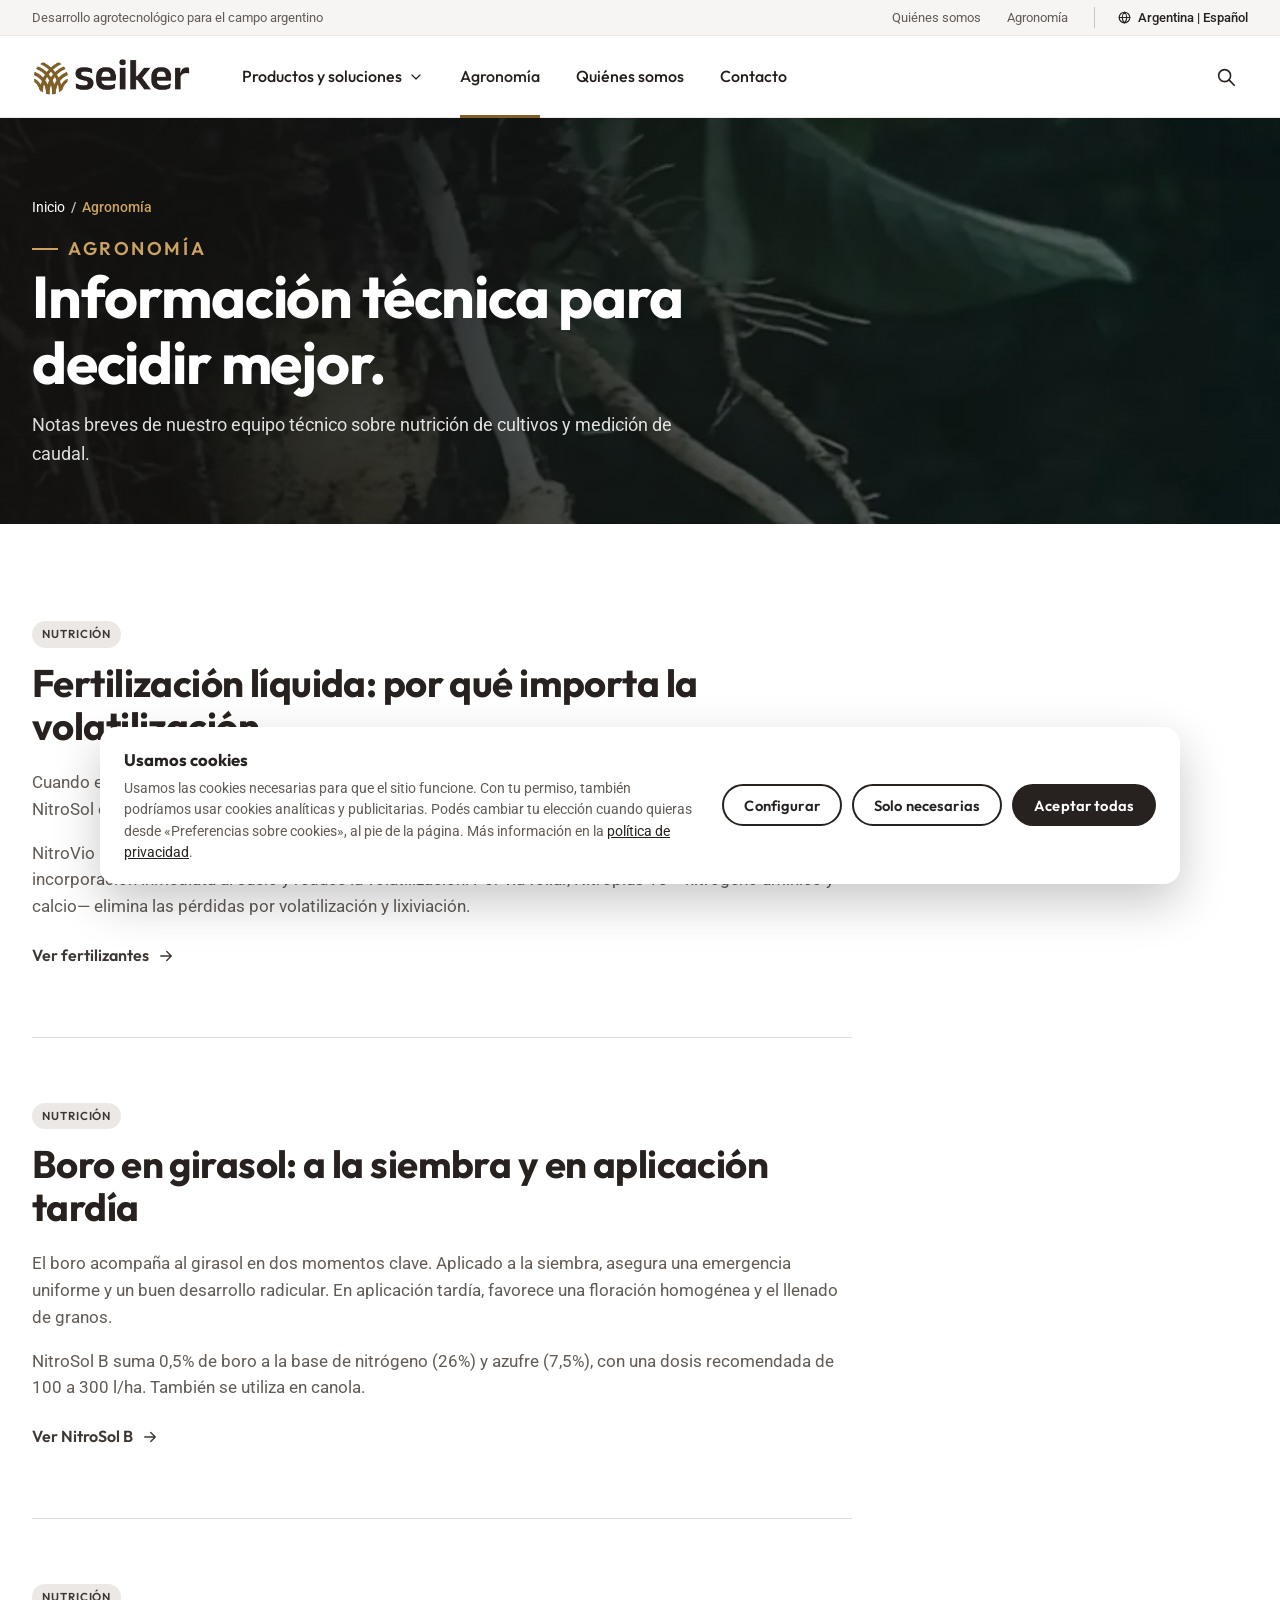
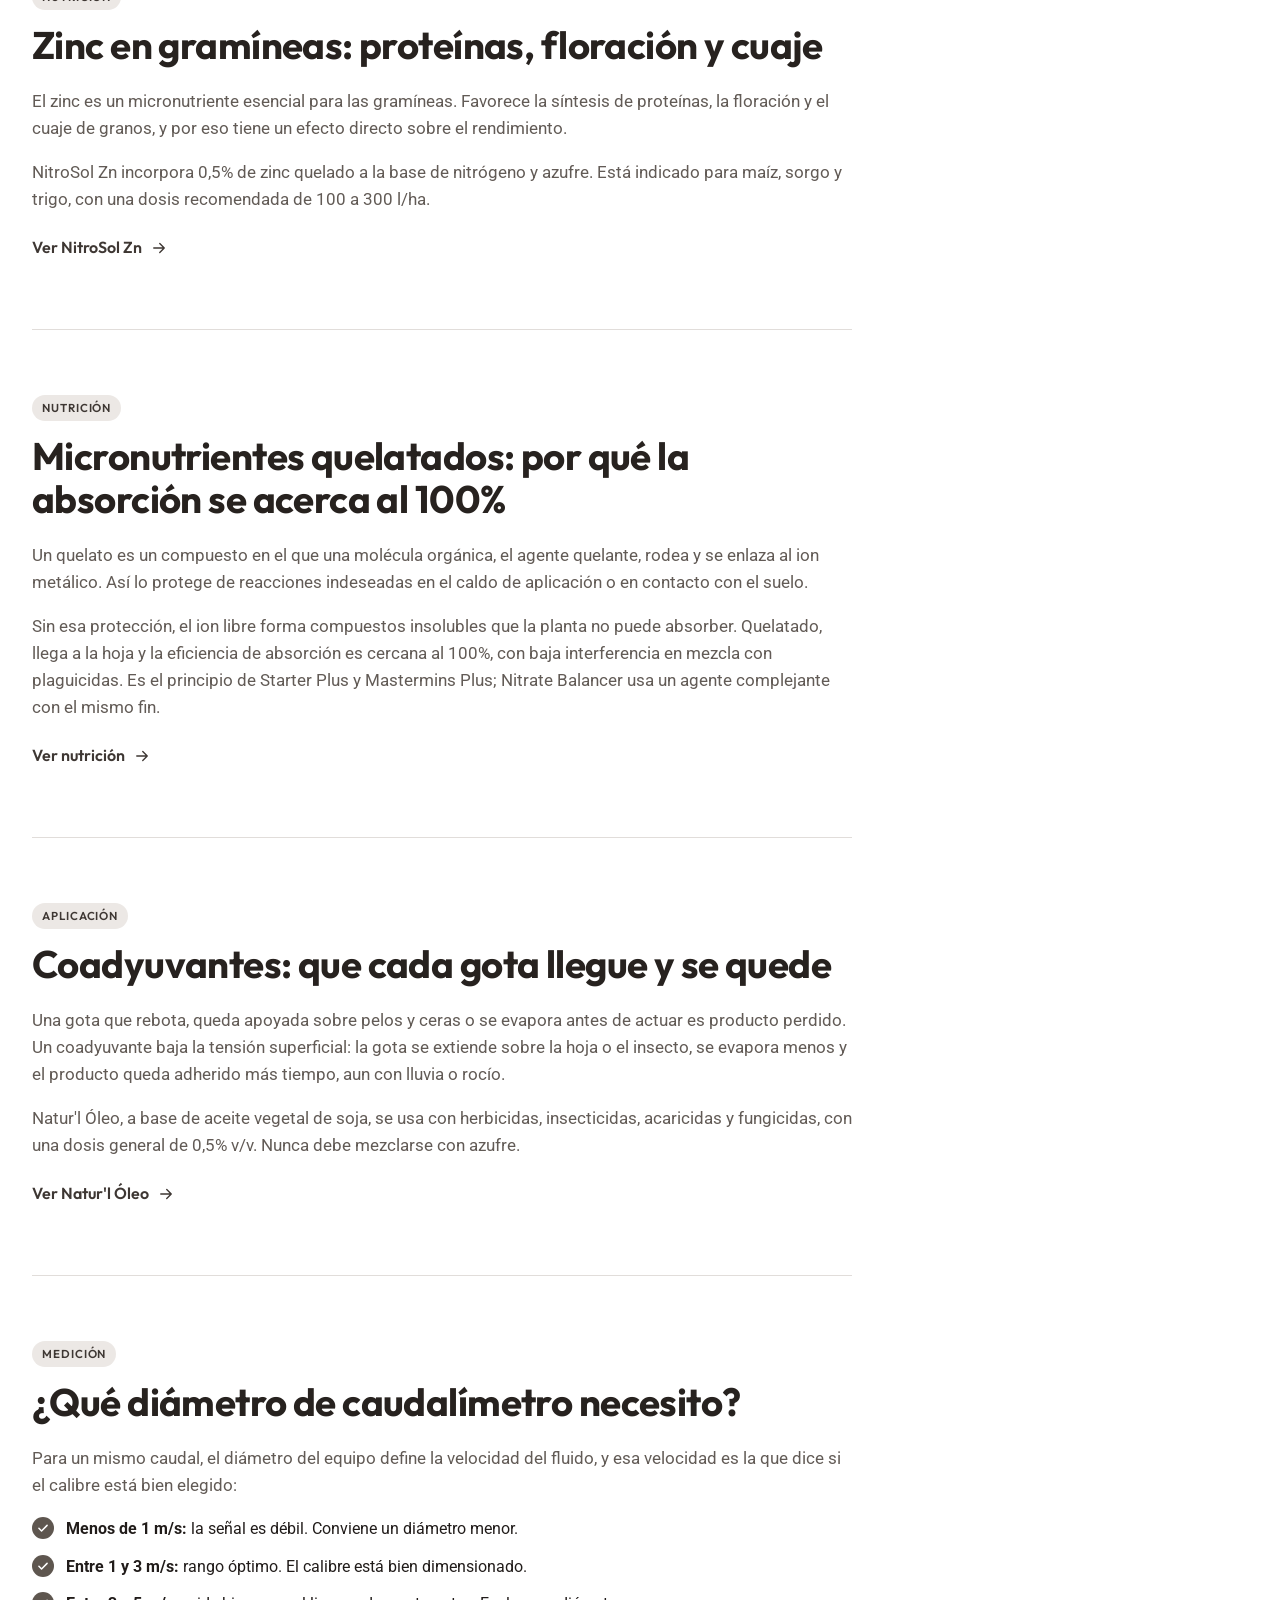
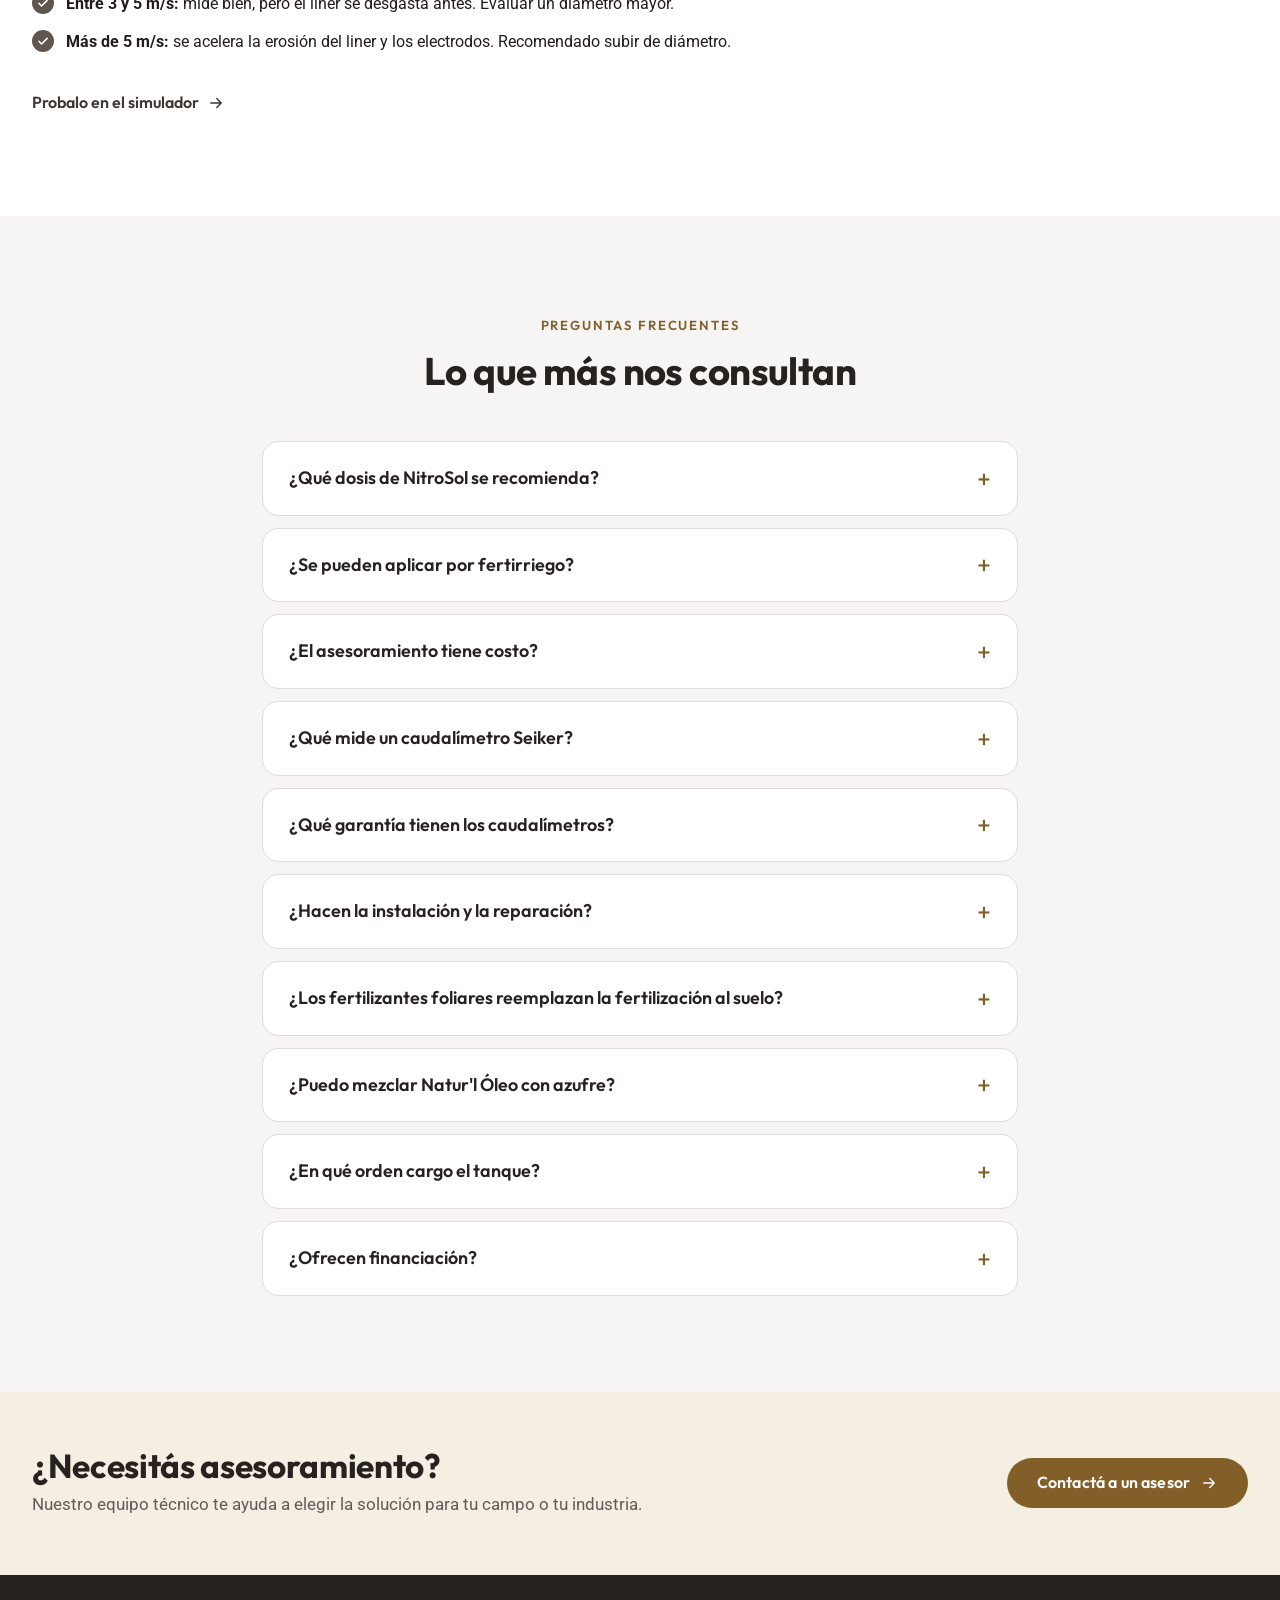
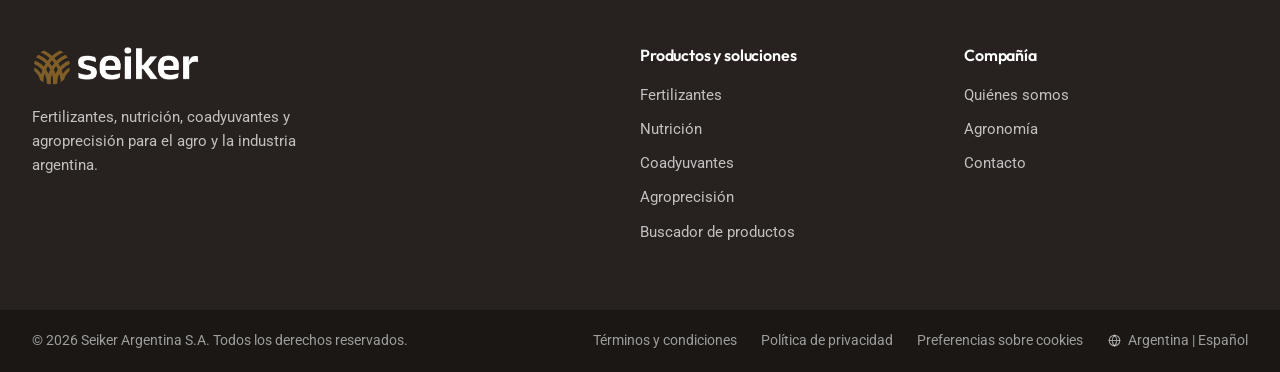
==== commit 03f52b71: "Ocultar teléfono y dirección de ejemplo hasta tener los reales Co-Authored-By: Claude Opus 5.5 <nore" ====
--- a/nueva-web/agronomia.html
+++ b/nueva-web/agronomia.html
@@ -17,7 +17,7 @@
 <link rel="preconnect" href="https://fonts.googleapis.com" />
 <link rel="preconnect" href="https://fonts.gstatic.com" crossorigin />
 <link href="https://fonts.googleapis.com/css2?family=Outfit:wght@400;500;600;700;800&family=Roboto:wght@400;500;700&family=IBM+Plex+Mono:wght@500;600&display=swap" rel="stylesheet" />
-<link rel="stylesheet" href="assets/css/estilos.css?v=20261127a" />
+<link rel="stylesheet" href="assets/css/estilos.css?v=20261128b" />
 </head>
 <body data-page="agronomia">
 
@@ -65,6 +65,7 @@
 
       <article class="art rv" id="quelatos">
         <span class="tag">Nutrición</span>
+        <!-- REVISAR (B10): claim "absorción cercana al 100%". -->
         <h2 class="h2" style="margin-top:14px">Micronutrientes quelatados: por qué la absorción se acerca al 100%</h2>
         <p>Un quelato es un compuesto en el que una molécula orgánica, el agente quelante, rodea y se enlaza al ion metálico. Así lo protege de reacciones indeseadas en el caldo de aplicación o en contacto con el suelo.</p>
         <p>Sin esa protección, el ion libre forma compuestos insolubles que la planta no puede absorber. Quelatado, llega a la hoja y la eficiencia de absorción es cercana al 100%, con baja interferencia en mezcla con plaguicidas. Es el principio de Starter Plus y Mastermins Plus; Nitrate Balancer usa un agente complejante con el mismo fin.</p>
@@ -109,6 +110,7 @@
         <details><summary>¿El asesoramiento tiene costo?</summary>
           <div><p>No. Nuestros ingenieros agrónomos y técnicos están disponibles todo el año sin costo adicional.</p></div></details>
         <details><summary>¿Qué mide un caudalímetro Seiker?</summary>
+          <!-- REVISAR (B1): ídem. -->
           <div><p>Caudal, conductividad, nivel y presión, con transmisión remota de datos. Incluye data logger con tarjeta SD, comunicación GPRS / RS485 y software de análisis.</p></div></details>
         <details><summary>¿Qué garantía tienen los caudalímetros?</summary>
           <div><p>Todos los caudalímetros Seiker tienen garantía de 5 años y grado de protección IP68.</p></div></details>
@@ -131,9 +133,9 @@
 
 <!-- Scripts clásicos con defer, en orden de dependencia. Sin módulos ES:
      así el sitio funciona abriendo el archivo directo o desde cualquier hosting. -->
-<script defer src="assets/js/config.js?v=20261127a"></script>
-<script defer src="assets/js/catalogo.js?v=20261127a"></script>
-<script defer src="assets/js/ilustraciones.js?v=20261127a"></script>
-<script defer src="assets/js/sitio.js?v=20261127a"></script>
+<script defer src="assets/js/config.js?v=20261128b"></script>
+<script defer src="assets/js/catalogo.js?v=20261128b"></script>
+<script defer src="assets/js/ilustraciones.js?v=20261128b"></script>
+<script defer src="assets/js/sitio.js?v=20261128b"></script>
 </body>
 </html>
--- a/nueva-web/assets/css/estilos.css
+++ b/nueva-web/assets/css/estilos.css
@@ -265,6 +265,7 @@
 .mn-sub a.mn-all { color: var(--prim-3); font-weight: 600; }
 .mn-foot { margin-top: 28px; font-size: .92rem; color: var(--gris-600); }
 .mn-foot p { display: flex; align-items: center; gap: 10px; margin-bottom: 10px; }
+.mn-foot a { display: inline-flex; align-items: center; gap: 10px; color: inherit; }
 .mn-foot .ico { width: 18px; height: 18px; color: var(--dorado); }
 
 .sch { background: #fff; padding: 28px 0 32px; transform: translateY(-24px); transition: transform .3s var(--ease); box-shadow: var(--sombra-lg); max-height: 100vh; overflow-y: auto; }
@@ -298,7 +299,7 @@
 /* ============================================================
    HERO (inicio) — carrusel a pantalla completa
    ============================================================ */
-.hero { position: relative; height: clamp(540px, 80vh, 740px); overflow: hidden; background: var(--prim); color: #fff; --dur: 7s; }
+.hero { position: relative; height: clamp(680px, 80vh, 740px); overflow: hidden; background: var(--prim); color: #fff; --dur: 7s; }
 .hs { position: absolute; inset: 0; opacity: 0; visibility: hidden; transition: opacity .9s var(--ease), visibility 0s .9s; }
 .hs.on { opacity: 1; visibility: visible; transition-delay: 0s; z-index: 1; }
 .hs-bg { position: absolute; inset: 0; width: 100%; height: 100%; object-fit: cover; transform: scale(1.06); transition: transform 8s linear; }
@@ -308,8 +309,12 @@
 .hs--prim::before { background: none; }
 .hs-bg--suave { opacity: .28; mix-blend-mode: luminosity; }
 .hs-pat { position: absolute; inset: 0; opacity: .14; background-image: url("../img/isotipo.png"); background-repeat: no-repeat; background-size: 820px; background-position: 118% 40%; filter: grayscale(1) brightness(2.2); }
-.hs-in { position: relative; z-index: 2; height: 100%; display: flex; align-items: center; }
-.hs-txt { max-width: 640px; padding-bottom: 96px; }
+/* Los textos de las 4 diapositivas miden lo mismo (--hs-alto, lo calcula sitio.js) y se
+   centran en el espacio que queda arriba de los controles (92px desde abajo + 40px de alto
+   + 40px de aire). Los botones van al pie del bloque: quedan a la misma altura en todas. */
+.hs-in { position: relative; z-index: 2; height: 100%; display: flex; align-items: center; padding-top: 32px; padding-bottom: 172px; }
+.hs-txt { max-width: 640px; display: flex; flex-direction: column; align-items: flex-start; min-height: var(--hs-alto, 0); }
+.hs-txt .btns { margin-top: auto; }
 .hs-txt .eyebrow { color: var(--dorado-3); }
 .hs-txt h1, .hs-txt h2 { color: #fff; margin-bottom: 20px; }
 .hs-txt p { font-size: clamp(1.05rem, 1.5vw, 1.25rem); color: rgba(255, 255, 255, .88); margin-bottom: 32px; max-width: 540px; }
@@ -359,6 +364,9 @@
    ============================================================ */
 .sec { padding: 96px 0; }
 .sec--gris { background: var(--gris-50); }
+/* Dos secciones seguidas con el mismo fondo no se separan por color: la segunda no repite
+   el relleno de arriba, así el aire entre ellas es el mismo que dentro de una sección */
+.sec:not([class*="sec--"]) + .sec:not([class*="sec--"]), .sec--gris + .sec--gris { padding-top: 0; }
 .sec--prim { background: var(--prim); color: rgba(255, 255, 255, .85); }
 .sec--prim h2, .sec--prim h3 { color: #fff; }
 .sec--prim .eyebrow { color: var(--dorado-3); }
@@ -485,6 +493,7 @@
 .stat { padding: 8px 28px; border-left: 1px solid rgba(255, 255, 255, .16); }
 .stat:first-child { border-left: 0; padding-left: 0; }
 .stat-n { display: block; font-family: var(--f-tit); font-size: clamp(2.4rem, 4vw, 3.5rem); font-weight: 700; color: var(--dorado-3); line-height: 1.05; letter-spacing: -.02em; }
+.stat-u { font-size: .46em; font-weight: 600; letter-spacing: 0; margin-left: .25em; }   /* unidad, más chica que el número */
 .stat-l { display: block; margin-top: 8px; color: rgba(255, 255, 255, .78); max-width: 220px; }
 
 /* Notas técnicas */
@@ -708,6 +717,8 @@
 .ci-k { display: block; font-size: .78rem; letter-spacing: .1em; text-transform: uppercase; color: var(--gris-500); }
 .ci-v { font-family: var(--f-tit); font-size: 1.1rem; font-weight: 500; color: var(--prim); }
 a.ci-v:hover { text-decoration: underline; }
+.ci-redes { display: flex; gap: 14px; margin-top: 4px; }
+.ci-redes .ico { width: 22px; height: 22px; color: var(--prim); }
 .form { background: #fff; border-radius: 20px; padding: 40px; box-shadow: var(--sombra-lg); }
 .form h2 { font-size: 1.6rem; margin-bottom: 6px; }
 .form > p { color: var(--gris-600); margin-bottom: 26px; }
@@ -845,8 +856,7 @@
   .stat:nth-child(3) { border-left: 0; padding-left: 0; }
   .hs-art { display: none; }
   .hs::before { background: linear-gradient(180deg, rgba(var(--velo-rgb), .35) 0%, rgba(var(--velo-rgb), .85) 70%); }
-  .hs-in { align-items: flex-end; padding-bottom: 150px; }
-  .hs-txt { padding-bottom: 0; }
+  .hs-in { padding-bottom: 164px; }   /* 84 + 40 + 40 */
   .hero-ctl { bottom: 84px; }
   .pd-img { order: -1; max-width: 520px; padding: 36px; }
   .pd-hero { padding: 36px 0 56px; }
@@ -873,7 +883,7 @@
   .pd-frase { padding: 40px 0; }
   body { font-size: 15.5px; }
   .hero { height: 720px; }
-  .hs-in { padding-bottom: 136px; }
+  .hs-in { padding-bottom: 156px; }   /* 84 + 40 + 32 */
   .hs-txt h1, .hs-txt h2 { font-size: 2.15rem; margin-bottom: 14px; }
   .hs-txt .eyebrow { font-size: .72rem; letter-spacing: .1em; }
   .hs-txt p { font-size: 1rem; margin-bottom: 22px; }
@@ -931,7 +941,7 @@
 .mk-vio { color: var(--mk-vio); }
 .mk-junto { margin-left: -.045em; }   /* NitroVio O+: sin hueco visible entre "o" y "V" */
 /* Sobre fondos oscuros la marca hereda el color del texto (si no, no se lee) */
-.hs .mk, .banner .mk, .cat .mk, .sec--verde .mk, .ft-main .mk, .mega-promo .mk { color: inherit; }
+.hs .mk, .banner .mk, .cat .mk, .sec--prim .mk, .ft-main .mk, .mega-promo .mk { color: inherit; }
 
 /* ---------- Tarjeta fija (I+D): no lleva a ninguna página ---------- */
 .cat--fija { cursor: default; }
